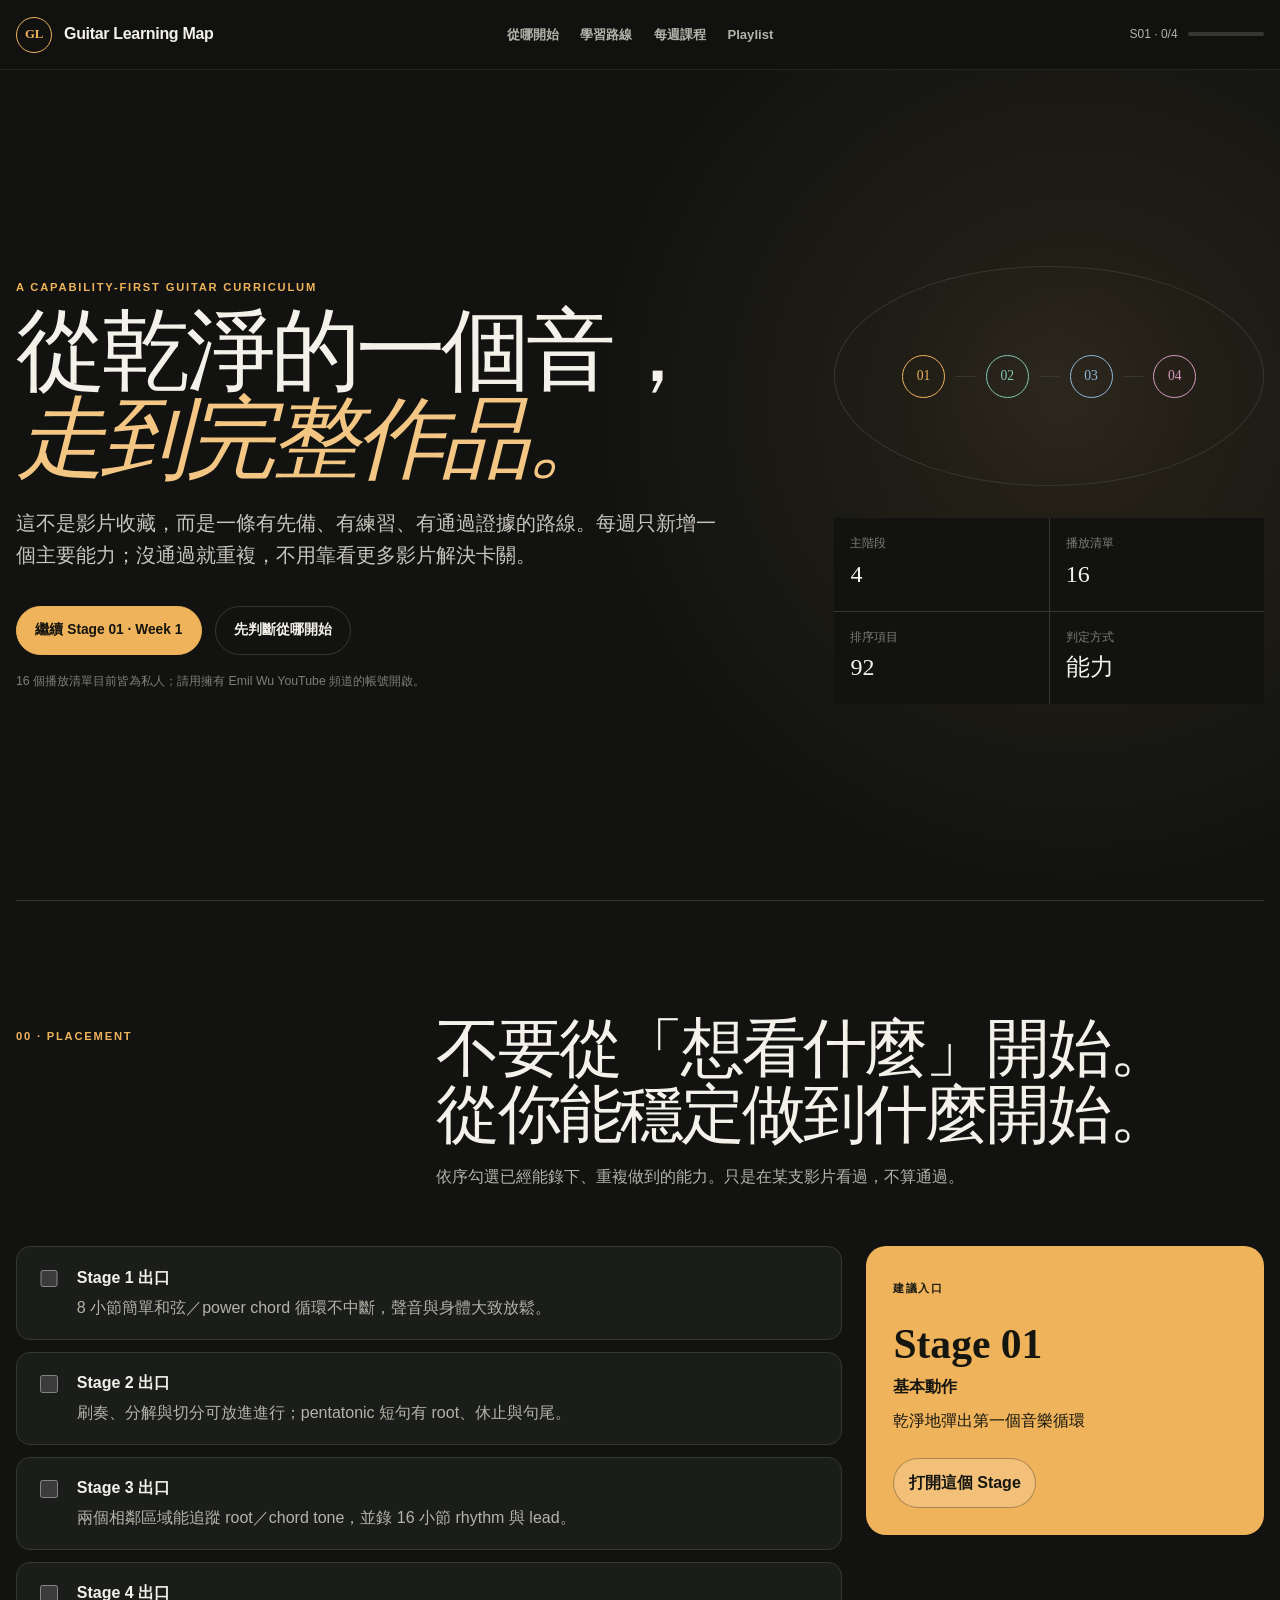
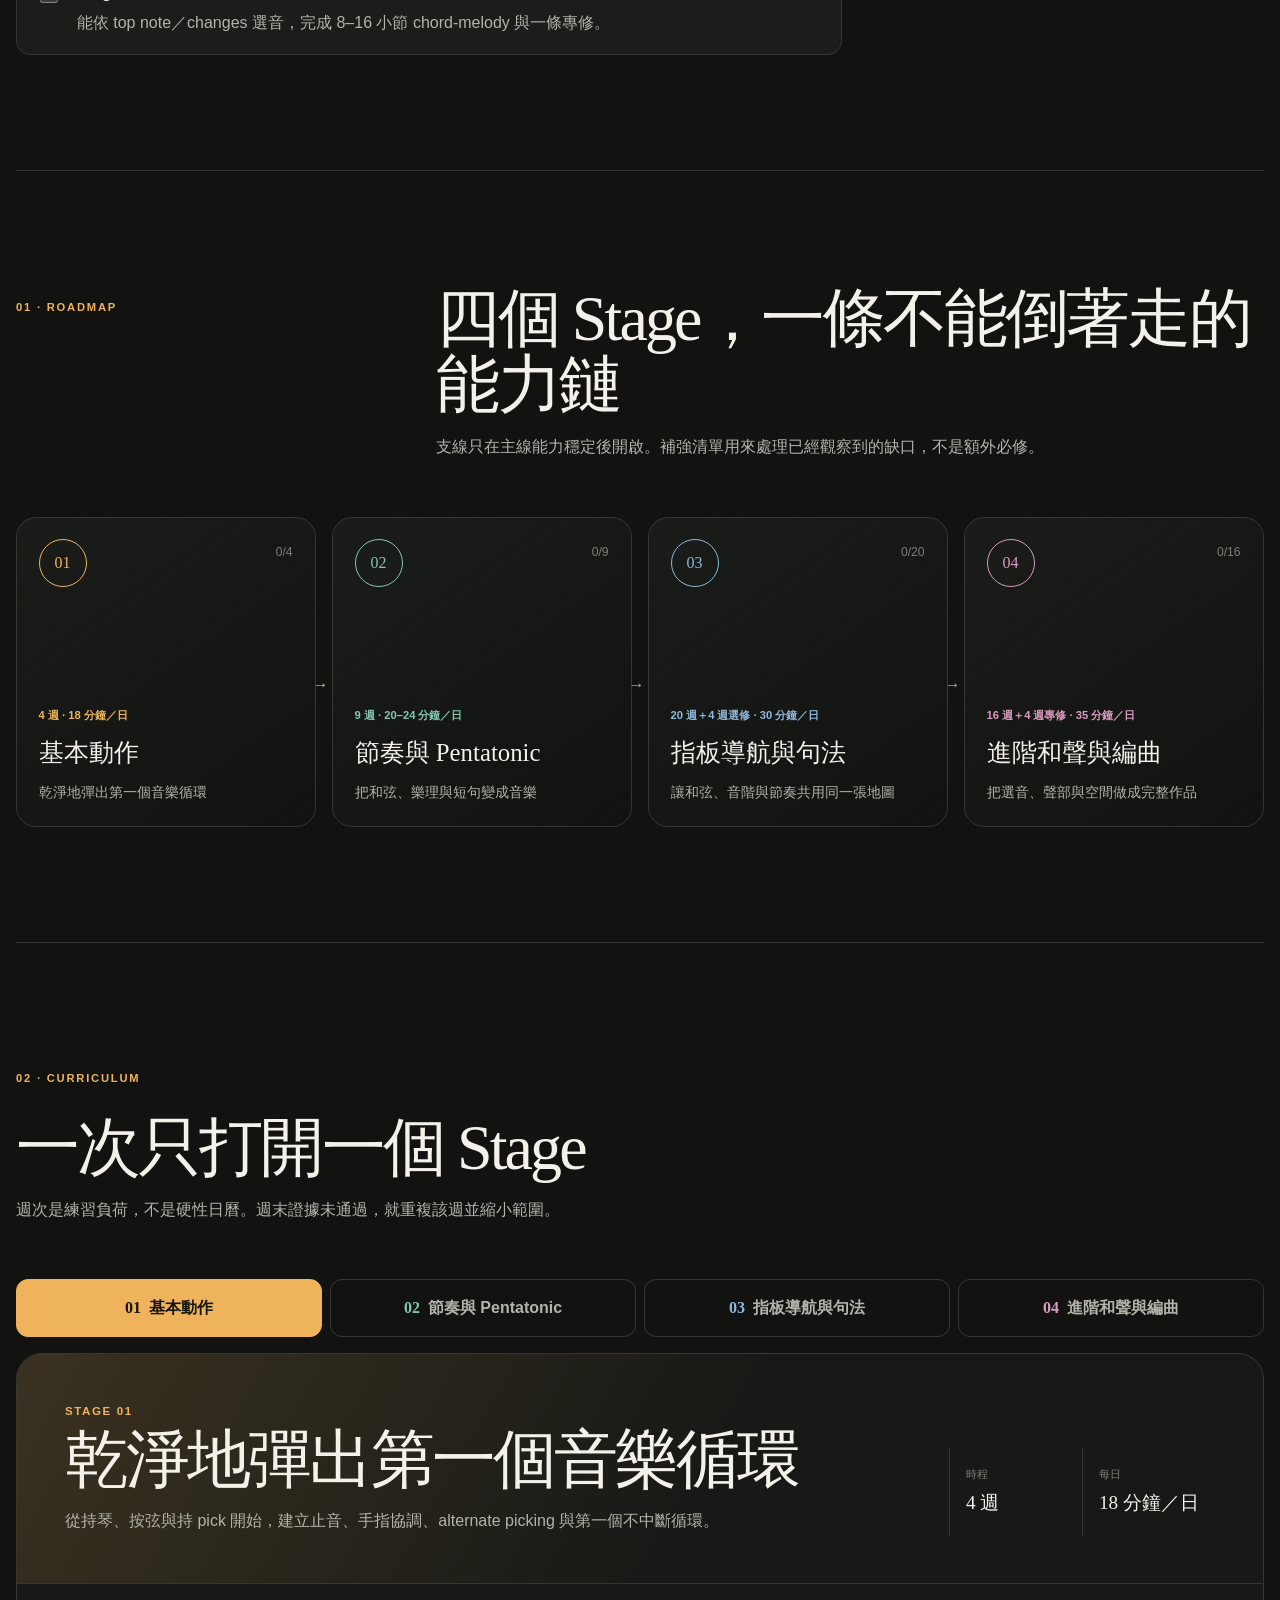
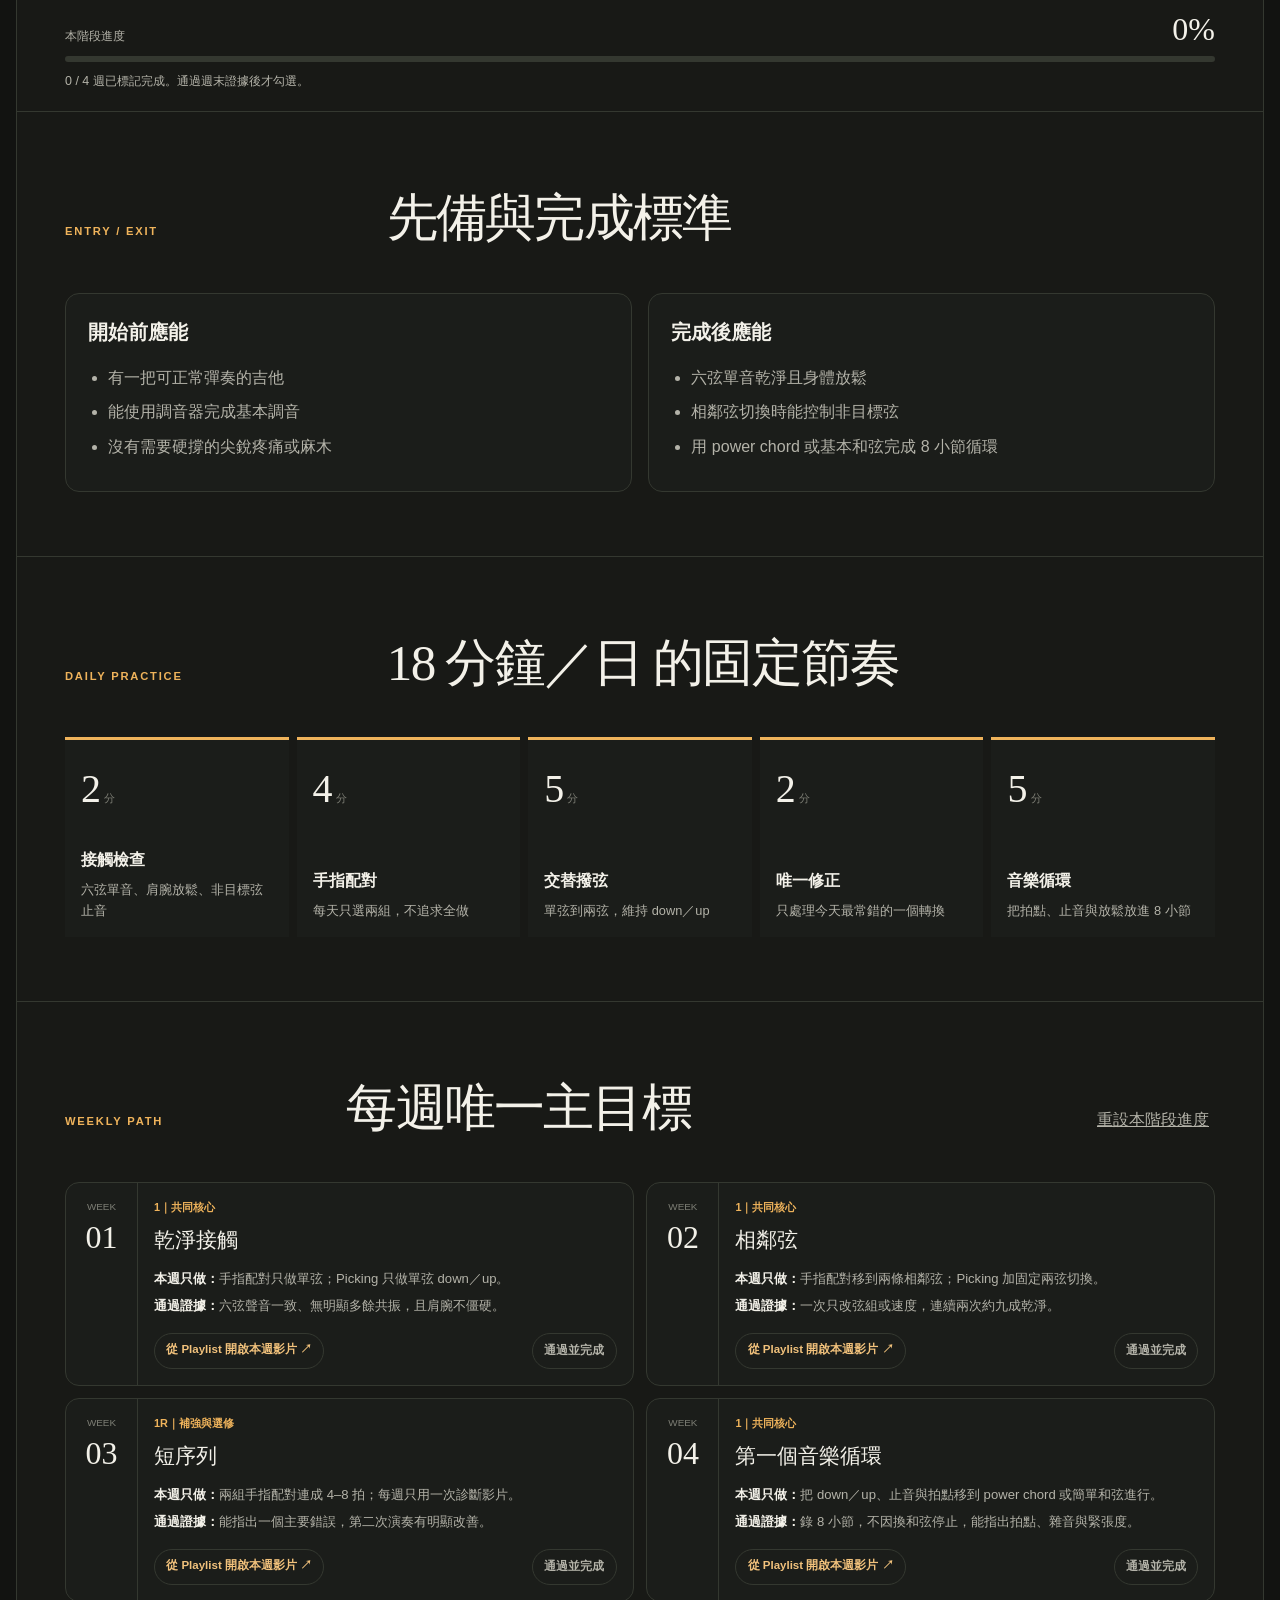
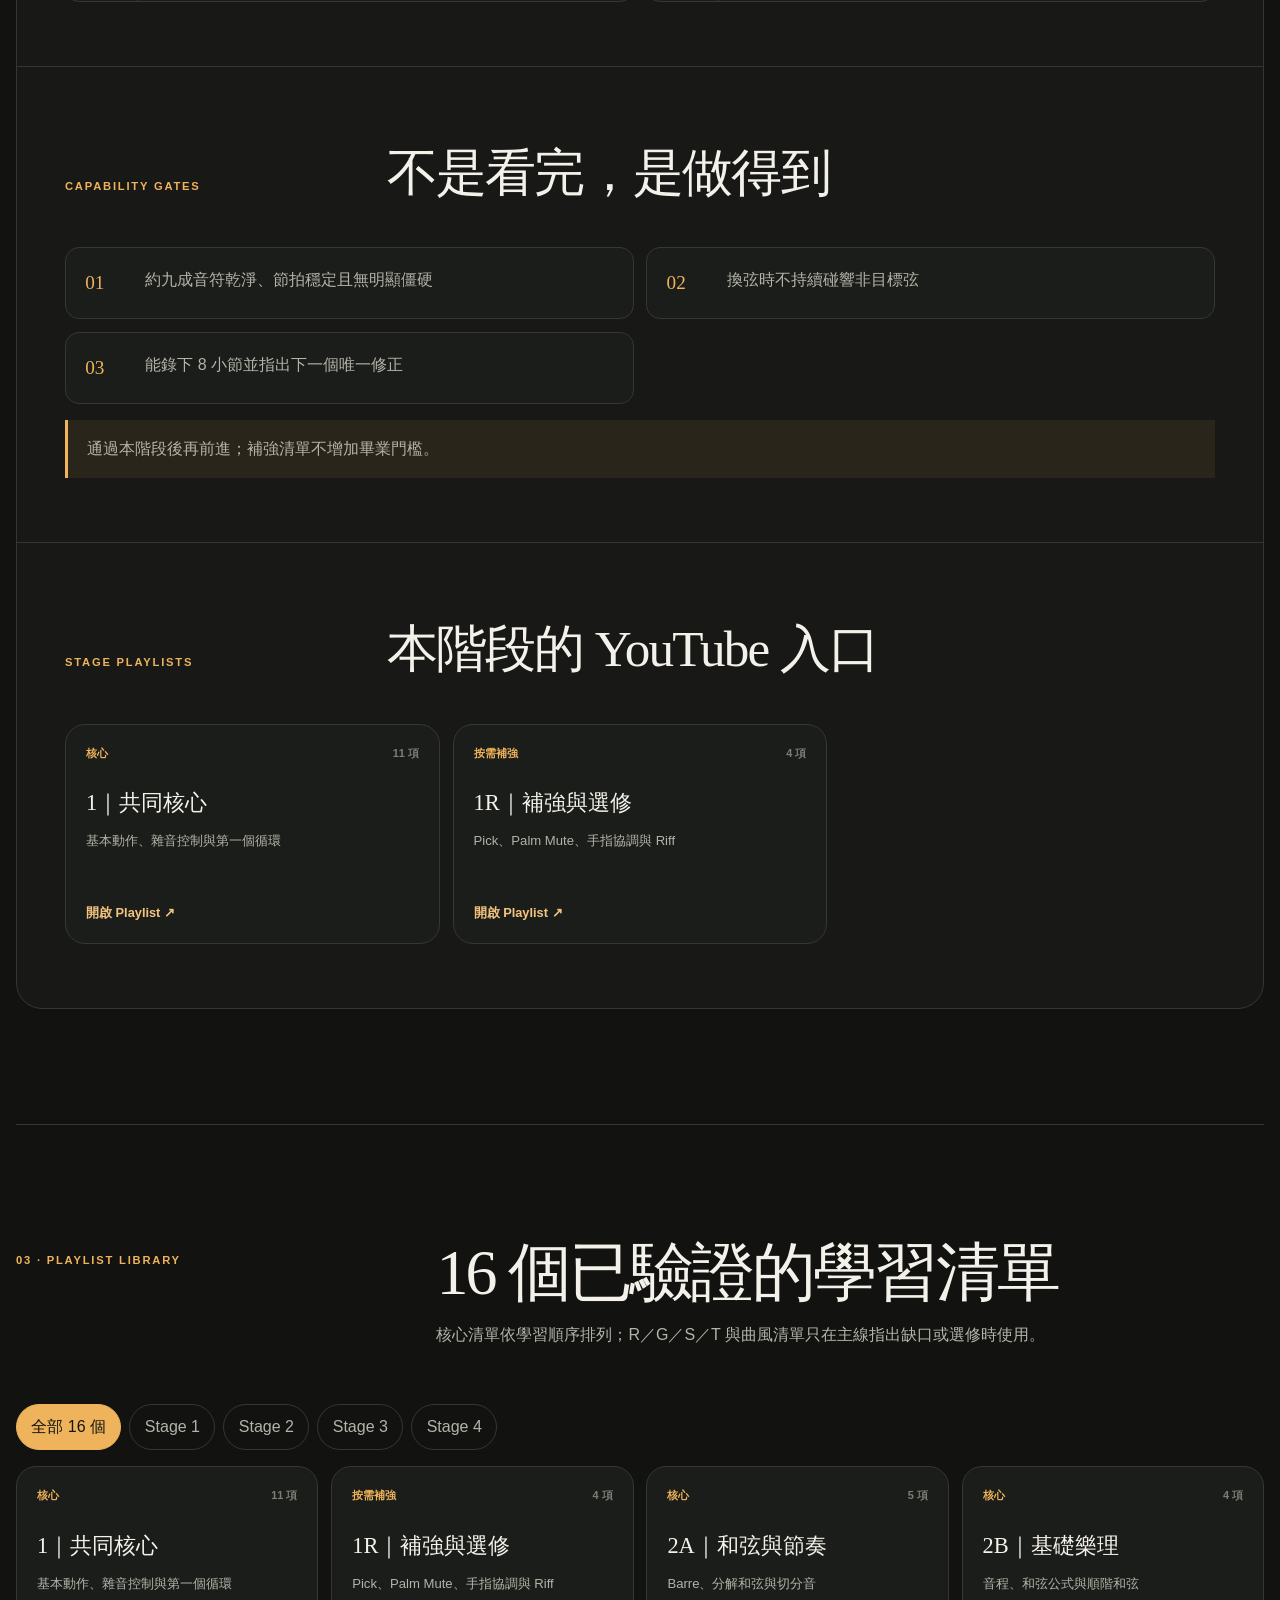
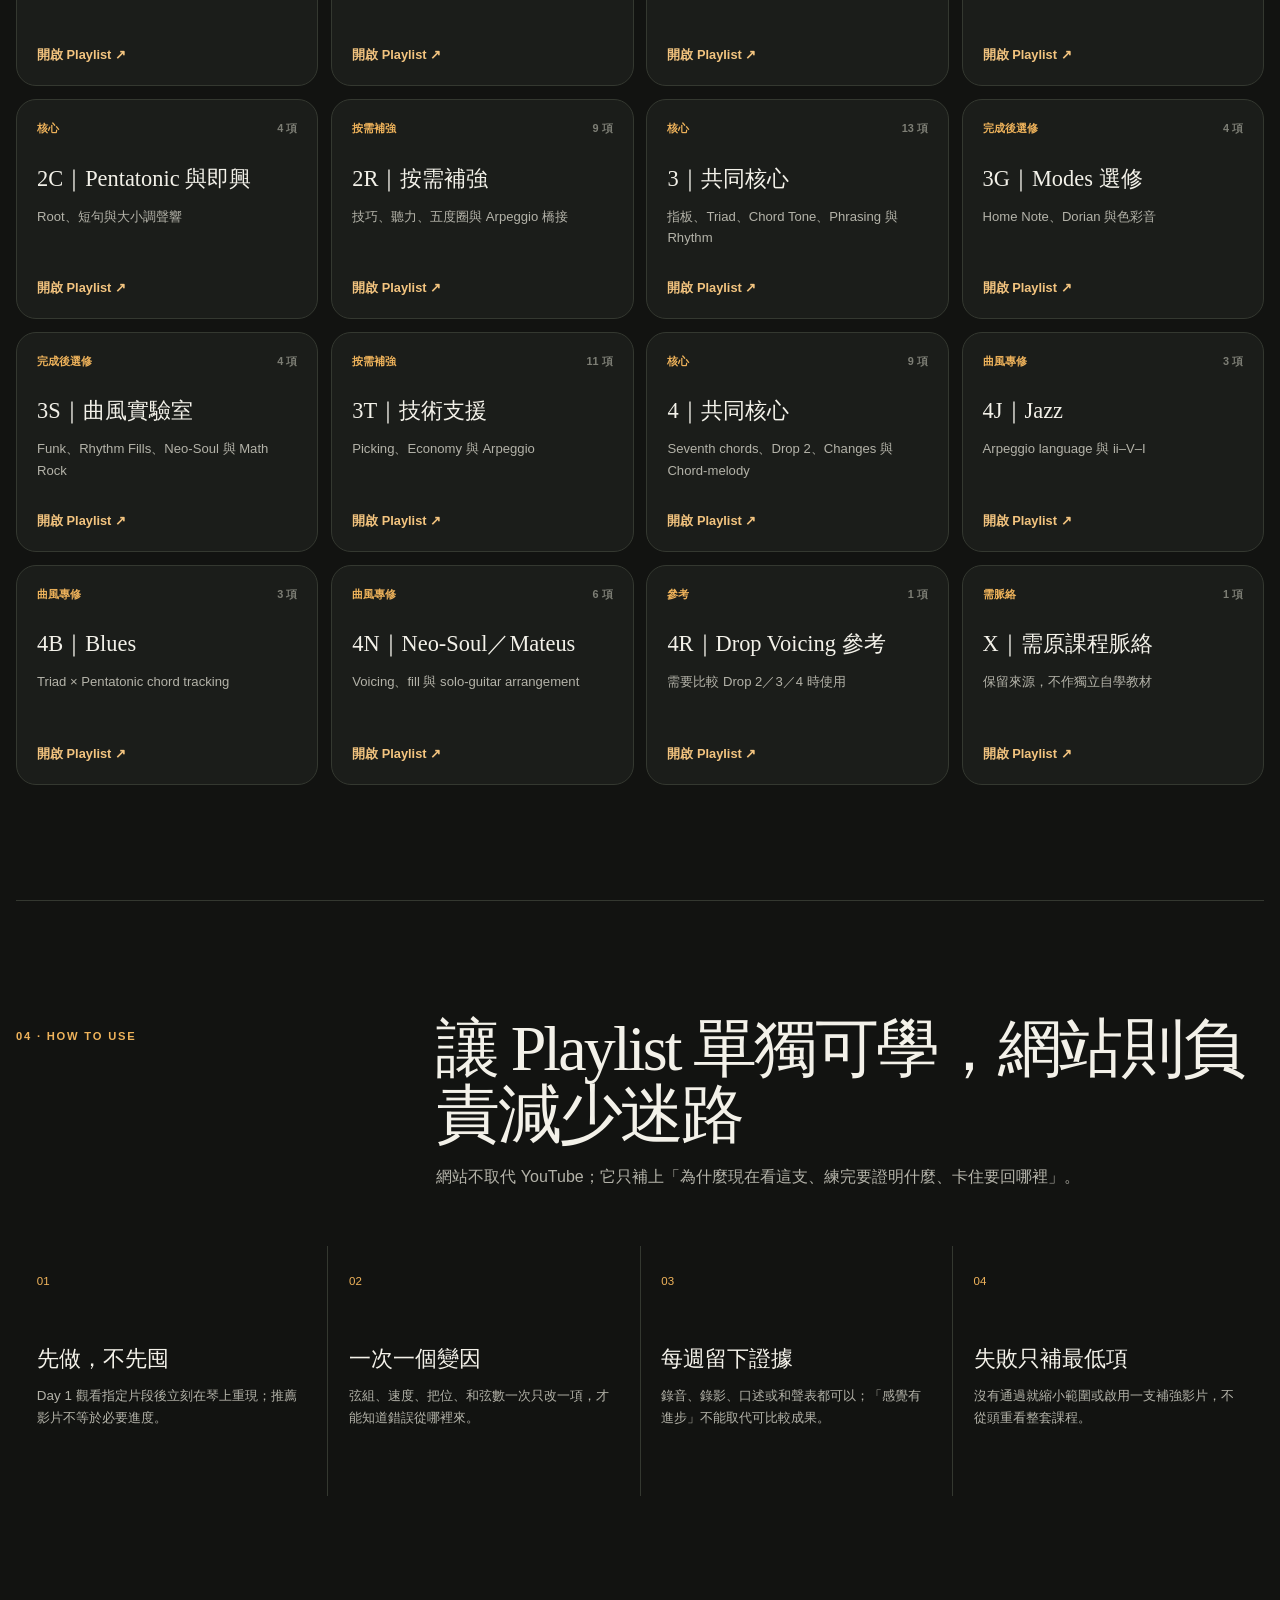
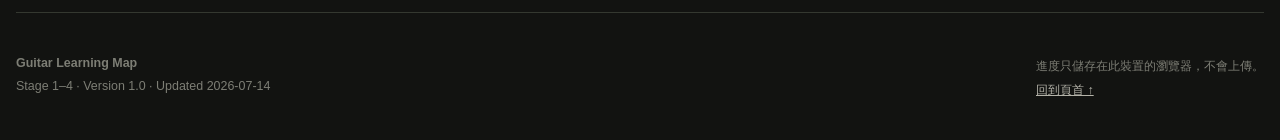
==== index.html @ 24b042bd "Publish Guitar Learning Map v1" ====
<!doctype html>
<!--
  Guitar Learning Map
  Version: 1.0.0
  Updated: 2026-07-14
  Summary: Stage 1–4 learning map backed by 16 verified private YouTube playlists.
-->
<html lang="zh-Hant">
  <head>
    <meta charset="utf-8" />
    <meta name="viewport" content="width=device-width, initial-scale=1" />
    <meta name="theme-color" content="#121311" />
    <meta name="description" content="從第一個乾淨單音到進階編曲：以 16 個已驗證 YouTube Playlist、能力閘門與每週作品組成的吉他學習地圖。" />
    <title>Guitar Learning Map｜Stage 1–4</title>
    <link rel="stylesheet" href="./styles.css" />
    <script src="./data/curriculum.js" defer></script>
    <script src="./app.js" defer></script>
  </head>
  <body>
    <a class="skip-link" href="#main">跳到主要內容</a>
    <header class="site-header">
      <a class="brand" href="#top" aria-label="回到頁首">
        <span class="brand-mark" aria-hidden="true">GL</span>
        <span>Guitar Learning Map</span>
      </a>
      <nav class="primary-nav" aria-label="主要導覽">
        <a href="#placement">從哪開始</a>
        <a href="#roadmap">學習路線</a>
        <a href="#curriculum">每週課程</a>
        <a href="#library">Playlist</a>
      </nav>
      <div class="header-progress" aria-label="目前階段進度">
        <span id="header-progress-label">0 / 4</span>
        <span class="mini-meter"><span id="header-progress-bar"></span></span>
      </div>
    </header>

    <main id="main">
      <section class="hero" id="top">
        <div class="hero-copy">
          <p class="eyebrow">A CAPABILITY-FIRST GUITAR CURRICULUM</p>
          <h1>從乾淨的一個音，<br /><em>走到完整作品。</em></h1>
          <p class="hero-intro">
            這不是影片收藏，而是一條有先備、有練習、有通過證據的路線。每週只新增一個主要能力；沒通過就重複，不用靠看更多影片解決卡關。
          </p>
          <div class="hero-actions">
            <a class="button button-primary" id="continue-link" href="#curriculum">開始我的下一週</a>
            <a class="button button-quiet" href="#placement">先判斷從哪開始</a>
          </div>
          <p class="privacy-note">16 個播放清單目前皆為私人；請用擁有 Emil Wu YouTube 頻道的帳號開啟。</p>
        </div>
        <aside class="hero-panel" aria-label="課程摘要">
          <div class="route-glyph" aria-hidden="true">
            <span>01</span><i></i><span>02</span><i></i><span>03</span><i></i><span>04</span>
          </div>
          <dl class="hero-stats">
            <div><dt>主階段</dt><dd>4</dd></div>
            <div><dt>播放清單</dt><dd>16</dd></div>
            <div><dt>排序項目</dt><dd>92</dd></div>
            <div><dt>判定方式</dt><dd>能力</dd></div>
          </dl>
        </aside>
      </section>

      <section class="section placement-section" id="placement">
        <div class="section-heading">
          <p class="section-number">00 · PLACEMENT</p>
          <h2>不要從「想看什麼」開始。<br />從你能穩定做到什麼開始。</h2>
          <p>依序勾選已經能錄下、重複做到的能力。只是在某支影片看過，不算通過。</p>
        </div>
        <div class="placement-layout">
          <div class="placement-checks" id="placement-checks">
            <label class="check-row"><input type="checkbox" data-placement="1" /><span><b>Stage 1 出口</b>8 小節簡單和弦／power chord 循環不中斷，聲音與身體大致放鬆。</span></label>
            <label class="check-row"><input type="checkbox" data-placement="2" /><span><b>Stage 2 出口</b>刷奏、分解與切分可放進進行；pentatonic 短句有 root、休止與句尾。</span></label>
            <label class="check-row"><input type="checkbox" data-placement="3" /><span><b>Stage 3 出口</b>兩個相鄰區域能追蹤 root／chord tone，並錄 16 小節 rhythm 與 lead。</span></label>
            <label class="check-row"><input type="checkbox" data-placement="4" /><span><b>Stage 4 出口</b>能依 top note／changes 選音，完成 8–16 小節 chord-melody 與一條專修。</span></label>
          </div>
          <aside class="placement-result" id="placement-result" aria-live="polite"></aside>
        </div>
      </section>

      <section class="section" id="roadmap">
        <div class="section-heading">
          <p class="section-number">01 · ROADMAP</p>
          <h2>四個 Stage，一條不能倒著走的能力鏈</h2>
          <p>支線只在主線能力穩定後開啟。補強清單用來處理已經觀察到的缺口，不是額外必修。</p>
        </div>
        <div class="roadmap-grid" id="roadmap-grid"></div>
      </section>

      <section class="section curriculum-section" id="curriculum">
        <div class="section-heading compact">
          <p class="section-number">02 · CURRICULUM</p>
          <h2>一次只打開一個 Stage</h2>
          <p>週次是練習負荷，不是硬性日曆。週末證據未通過，就重複該週並縮小範圍。</p>
        </div>
        <div class="stage-tabs" id="stage-tabs" role="tablist" aria-label="選擇課程階段"></div>
        <article class="stage-workspace" id="stage-workspace" aria-live="polite">
          <header class="stage-overview" id="stage-overview"></header>
          <div class="stage-progress-card" id="stage-progress-card"></div>

          <section class="workspace-block">
            <div class="block-heading"><span>ENTRY / EXIT</span><h3>先備與完成標準</h3></div>
            <div class="boundary-grid">
              <div><h4>開始前應能</h4><ul id="stage-entry"></ul></div>
              <div><h4>完成後應能</h4><ul id="stage-exit"></ul></div>
            </div>
          </section>

          <section class="workspace-block">
            <div class="block-heading"><span>DAILY PRACTICE</span><h3 id="daily-title">每日固定節奏</h3></div>
            <div class="routine-track" id="routine-track"></div>
          </section>

          <section class="workspace-block">
            <div class="block-heading with-action">
              <div><span>WEEKLY PATH</span><h3>每週唯一主目標</h3></div>
              <button class="text-button" id="reset-stage" type="button">重設本階段進度</button>
            </div>
            <div class="weeks-grid" id="weeks-grid"></div>
          </section>

          <section class="workspace-block">
            <div class="block-heading"><span>CAPABILITY GATES</span><h3>不是看完，是做得到</h3></div>
            <ol class="gate-list" id="gate-list"></ol>
            <p class="optional-note" id="optional-note"></p>
          </section>

          <section class="workspace-block">
            <div class="block-heading"><span>STAGE PLAYLISTS</span><h3>本階段的 YouTube 入口</h3></div>
            <div class="playlist-grid" id="stage-playlists"></div>
          </section>
        </article>
      </section>

      <section class="section library-section" id="library">
        <div class="section-heading">
          <p class="section-number">03 · PLAYLIST LIBRARY</p>
          <h2>16 個已驗證的學習清單</h2>
          <p>核心清單依學習順序排列；R／G／S／T 與曲風清單只在主線指出缺口或選修時使用。</p>
        </div>
        <div class="filter-bar" id="library-filters" aria-label="篩選播放清單"></div>
        <div class="playlist-grid library-grid" id="playlist-library"></div>
        <noscript><p class="noscript-card">此頁需要 JavaScript 才能顯示課程資料與本機進度。</p></noscript>
      </section>

      <section class="section method-section" id="method">
        <div class="section-heading">
          <p class="section-number">04 · HOW TO USE</p>
          <h2>讓 Playlist 單獨可學，網站則負責減少迷路</h2>
          <p>網站不取代 YouTube；它只補上「為什麼現在看這支、練完要證明什麼、卡住要回哪裡」。</p>
        </div>
        <div class="method-grid">
          <article><span>01</span><h3>先做，不先囤</h3><p>Day 1 觀看指定片段後立刻在琴上重現；推薦影片不等於必要進度。</p></article>
          <article><span>02</span><h3>一次一個變因</h3><p>弦組、速度、把位、和弦數一次只改一項，才能知道錯誤從哪裡來。</p></article>
          <article><span>03</span><h3>每週留下證據</h3><p>錄音、錄影、口述或和聲表都可以；「感覺有進步」不能取代可比較成果。</p></article>
          <article><span>04</span><h3>失敗只補最低項</h3><p>沒有通過就縮小範圍或啟用一支補強影片，不從頭重看整套課程。</p></article>
        </div>
      </section>
    </main>

    <footer class="site-footer">
      <div><strong>Guitar Learning Map</strong><p>Stage 1–4 · Version 1.0 · Updated 2026-07-14</p></div>
      <div><p>進度只儲存在此裝置的瀏覽器，不會上傳。</p><a href="#top">回到頁首 ↑</a></div>
    </footer>
  </body>
</html>
---- styles.css ----
/*
 * Guitar Learning Map styles
 * Version: 1.0.0
 * Updated: 2026-07-14
 * Direction: editorial dark interface, responsive, keyboard-visible.
 */
:root {
  color-scheme: dark;
  --ink: #f3f1e9;
  --muted: #b4b3a9;
  --dim: #7d7e75;
  --bg: #121311;
  --panel: #1b1d1a;
  --panel-2: #232620;
  --line: #343830;
  --accent: #efb35b;
  --active-stage: #efb35b;
  --green: #9ac98d;
  --max: 1260px;
  --radius: 20px;
  --display: Georgia, "Noto Serif TC", "Songti TC", serif;
  --sans: Inter, ui-sans-serif, -apple-system, BlinkMacSystemFont, "Segoe UI", "Noto Sans TC", sans-serif;
}

* { box-sizing: border-box; }
html { scroll-behavior: smooth; scroll-padding-top: 84px; }
body {
  margin: 0;
  color: var(--ink);
  background:
    radial-gradient(circle at 84% 5%, color-mix(in srgb, var(--active-stage) 10%, transparent), transparent 30rem),
    var(--bg);
  font-family: var(--sans);
  line-height: 1.65;
}
a { color: inherit; }
button, input { font: inherit; }
button, a { -webkit-tap-highlight-color: transparent; }
button { color: inherit; }
:focus-visible { outline: 3px solid var(--active-stage); outline-offset: 4px; }

.skip-link {
  position: fixed;
  top: -5rem;
  left: 1rem;
  z-index: 100;
  padding: 0.7rem 1rem;
  border-radius: 8px;
  background: var(--accent);
  color: #16150f;
  font-weight: 800;
}
.skip-link:focus { top: 1rem; }

.site-header {
  position: sticky;
  top: 0;
  z-index: 50;
  min-height: 70px;
  display: grid;
  grid-template-columns: minmax(240px, 1fr) auto minmax(160px, 1fr);
  align-items: center;
  gap: 1.5rem;
  padding: 0.75rem max(1rem, calc((100vw - var(--max)) / 2));
  border-bottom: 1px solid rgba(255, 255, 255, 0.08);
  background: rgba(18, 19, 17, 0.92);
  backdrop-filter: blur(18px);
}
.brand { display: inline-flex; align-items: center; gap: 0.75rem; width: fit-content; text-decoration: none; font-weight: 780; letter-spacing: -0.02em; }
.brand-mark { display: grid; place-items: center; width: 36px; height: 36px; border: 1px solid var(--active-stage); border-radius: 50%; color: var(--active-stage); font-family: var(--display); font-size: 0.8rem; }
.primary-nav { display: flex; gap: 1.35rem; }
.primary-nav a { color: var(--muted); text-decoration: none; font-size: 0.82rem; font-weight: 700; }
.primary-nav a:hover { color: var(--ink); }
.header-progress { justify-self: end; display: flex; align-items: center; gap: 0.65rem; color: var(--muted); font-size: 0.75rem; font-variant-numeric: tabular-nums; }
.mini-meter { width: 76px; height: 4px; overflow: hidden; border-radius: 99px; background: var(--line); }
.mini-meter span { display: block; width: 0; height: 100%; background: var(--active-stage); transition: width 250ms ease; }

.hero, .section, .site-footer { width: min(calc(100% - 2rem), var(--max)); margin-inline: auto; }
.hero {
  min-height: calc(100vh - 70px);
  display: grid;
  grid-template-columns: minmax(0, 1.25fr) minmax(330px, 0.75fr);
  align-items: center;
  gap: clamp(3rem, 8vw, 8rem);
  padding-block: clamp(5rem, 10vw, 9rem);
}
.eyebrow, .section-number, .block-heading > span, .block-heading > div > span { color: var(--active-stage); font-size: 0.7rem; font-weight: 850; letter-spacing: 0.16em; text-transform: uppercase; }
.hero h1 { max-width: 900px; margin: 0.5rem 0 1.5rem; font-family: var(--display); font-size: clamp(3.2rem, 7vw, 6.8rem); font-weight: 500; line-height: 0.98; letter-spacing: -0.055em; }
.hero h1 em { color: color-mix(in srgb, var(--active-stage) 75%, white); font-weight: 400; }
.hero-intro { max-width: 730px; color: #c7c5bc; font-size: clamp(1rem, 1.7vw, 1.22rem); }
.hero-actions { display: flex; flex-wrap: wrap; gap: 0.8rem; margin-top: 2.2rem; }
.button { display: inline-flex; align-items: center; justify-content: center; min-height: 48px; padding: 0.75rem 1.15rem; border: 1px solid var(--line); border-radius: 999px; text-decoration: none; font-size: 0.86rem; font-weight: 800; }
.button-primary { border-color: var(--active-stage); background: var(--active-stage); color: #15140f; }
.button-quiet:hover { background: var(--panel); border-color: var(--muted); }
.privacy-note { margin-top: 1rem; color: var(--dim); font-size: 0.77rem; }
.hero-panel { display: grid; gap: 2rem; }
.route-glyph { display: flex; align-items: center; justify-content: center; gap: 0.65rem; min-height: 220px; border: 1px solid var(--line); border-radius: 50%; background: radial-gradient(circle, rgba(255,255,255,0.025), transparent 65%); }
.route-glyph span { display: grid; place-items: center; width: 43px; aspect-ratio: 1; border: 1px solid var(--line); border-radius: 50%; font-family: var(--display); font-size: 0.85rem; }
.route-glyph span:first-child { border-color: #efb35b; color: #efb35b; }
.route-glyph span:nth-of-type(2) { border-color: #83c7b3; color: #83c7b3; }
.route-glyph span:nth-of-type(3) { border-color: #8fb8db; color: #8fb8db; }
.route-glyph span:nth-of-type(4) { border-color: #d99bc1; color: #d99bc1; }
.route-glyph i { width: 20px; height: 1px; background: var(--line); }
.hero-stats { display: grid; grid-template-columns: repeat(2, 1fr); gap: 1px; margin: 0; background: var(--line); }
.hero-stats div { padding: 1rem; background: var(--bg); }
.hero-stats dt { color: var(--dim); font-size: 0.72rem; }
.hero-stats dd { margin: 0.12rem 0 0; font-family: var(--display); font-size: 1.5rem; }

.section { padding-block: clamp(5rem, 9vw, 8rem); border-top: 1px solid var(--line); }
.section-heading { display: grid; grid-template-columns: minmax(180px, 0.45fr) minmax(0, 1fr); gap: 1rem 3rem; align-items: end; margin-bottom: 3.5rem; }
.section-heading .section-number { grid-row: 1 / span 2; align-self: start; }
.section-heading h2 { max-width: 900px; margin: 0; font-family: var(--display); font-size: clamp(2.3rem, 5vw, 4.7rem); line-height: 1.03; font-weight: 500; letter-spacing: -0.045em; }
.section-heading > p:last-child { max-width: 720px; margin: 0; color: var(--muted); }
.section-heading.compact { grid-template-columns: 1fr; }
.section-heading.compact .section-number { grid-row: auto; }

.placement-layout { display: grid; grid-template-columns: minmax(0, 1.35fr) minmax(280px, 0.65fr); gap: 1.5rem; align-items: start; }
.placement-checks { display: grid; gap: 0.75rem; }
.check-row { display: grid; grid-template-columns: auto 1fr; gap: 1rem; align-items: start; padding: 1.1rem 1.2rem; border: 1px solid var(--line); border-radius: 14px; background: var(--panel); cursor: pointer; }
.check-row:has(input:checked) { border-color: rgba(154, 201, 141, 0.55); background: rgba(154, 201, 141, 0.07); }
.check-row input { width: 1.1rem; height: 1.1rem; margin-top: 0.3rem; accent-color: var(--green); }
.check-row b { display: block; margin-bottom: 0.2rem; color: var(--ink); }
.check-row span { color: var(--muted); }
.placement-result { position: sticky; top: 92px; min-height: 285px; padding: 1.7rem; border-radius: var(--radius); background: var(--active-stage); color: #151610; }
.placement-result > span { font-size: 0.7rem; font-weight: 850; letter-spacing: 0.13em; }
.placement-result > strong { display: block; margin-top: 1.5rem; font-family: var(--display); font-size: 2.6rem; line-height: 1; }
.placement-result h3 { margin: 0.5rem 0; font-size: 1rem; }
.placement-result p { margin: 0; }
.placement-result button { margin-top: 1.5rem; padding: 0.65rem 0.9rem; border: 1px solid rgba(0,0,0,0.3); border-radius: 999px; background: rgba(255,255,255,0.18); color: inherit; font-weight: 800; cursor: pointer; }

.roadmap-grid { display: grid; grid-template-columns: repeat(4, 1fr); gap: 1rem; }
.roadmap-card { position: relative; min-height: 310px; display: flex; flex-direction: column; align-items: flex-start; padding: 1.35rem; border: 1px solid var(--line); border-radius: var(--radius); background: linear-gradient(145deg, var(--panel), transparent); text-align: left; cursor: pointer; }
.roadmap-card:hover { border-color: var(--stage-color); transform: translateY(-2px); }
.roadmap-number { display: grid; place-items: center; width: 48px; height: 48px; border: 1px solid var(--stage-color); border-radius: 50%; color: var(--stage-color); font-family: var(--display); }
.roadmap-copy { display: grid; gap: 0.5rem; margin-top: auto; }
.roadmap-copy small { color: var(--stage-color); font-size: 0.7rem; font-weight: 800; }
.roadmap-copy strong { font-family: var(--display); font-size: 1.55rem; font-weight: 500; }
.roadmap-copy > span { color: var(--muted); font-size: 0.85rem; }
.roadmap-progress { position: absolute; top: 1.5rem; right: 1.4rem; color: var(--dim); font-size: 0.76rem; }
.roadmap-card > i { position: absolute; right: -0.85rem; top: 50%; z-index: 2; color: var(--stage-color); font-style: normal; }

.stage-tabs { display: grid; grid-template-columns: repeat(4, 1fr); gap: 0.5rem; margin-bottom: 1rem; }
.stage-tab { min-height: 58px; padding: 0.75rem; border: 1px solid var(--line); border-radius: 12px; background: transparent; color: var(--muted); font-weight: 800; cursor: pointer; }
.stage-tab span { margin-right: 0.5rem; color: var(--stage-color); font-family: var(--display); }
.stage-tab[aria-selected="true"] { border-color: var(--stage-color); background: var(--stage-color); color: #151610; }
.stage-tab[aria-selected="true"] span { color: inherit; }
.stage-workspace { overflow: hidden; border: 1px solid var(--line); border-radius: 26px; background: rgba(27,29,26,0.68); }
.stage-overview { display: grid; grid-template-columns: minmax(0, 1fr) auto; gap: 2rem; padding: clamp(1.5rem, 5vw, 3rem); background: linear-gradient(120deg, color-mix(in srgb, var(--active-stage) 16%, transparent), transparent 55%); }
.stage-overview p:first-child { margin: 0; color: var(--active-stage); font-size: 0.72rem; font-weight: 850; letter-spacing: 0.14em; }
.stage-overview h2 { max-width: 850px; margin: 0.45rem 0 0.8rem; font-family: var(--display); font-size: clamp(2.4rem, 5vw, 4.8rem); font-weight: 500; line-height: 1; letter-spacing: -0.045em; }
.stage-overview p:last-child { max-width: 760px; margin-bottom: 0; color: var(--muted); }
.stage-overview dl { display: grid; grid-template-columns: 1fr 1fr; align-self: end; margin: 0; }
.stage-overview dl div { min-width: 125px; padding: 1rem; border-left: 1px solid var(--line); }
.stage-overview dt { color: var(--dim); font-size: 0.7rem; }
.stage-overview dd { margin: 0.25rem 0 0; font-family: var(--display); font-size: 1.2rem; }
.stage-progress-card { padding: 1.2rem clamp(1.5rem, 5vw, 3rem); border-top: 1px solid var(--line); border-bottom: 1px solid var(--line); }
.stage-progress-card > div:first-child { display: flex; align-items: baseline; justify-content: space-between; }
.stage-progress-card span, .stage-progress-card p { color: var(--muted); font-size: 0.78rem; }
.stage-progress-card strong { font-family: var(--display); font-size: 2rem; font-weight: 500; }
.stage-progress-card p { margin: 0.6rem 0 0; }
.large-meter { height: 6px; overflow: hidden; border-radius: 99px; background: var(--line); }
.large-meter span { display: block; height: 100%; background: var(--active-stage); transition: width 250ms ease; }
.workspace-block { padding: clamp(2rem, 6vw, 4rem) clamp(1.5rem, 5vw, 3rem); border-bottom: 1px solid var(--line); }
.workspace-block:last-child { border-bottom: 0; }
.block-heading { display: grid; grid-template-columns: minmax(160px, 0.35fr) 1fr; gap: 1rem 2rem; align-items: baseline; margin-bottom: 2rem; }
.block-heading h3 { margin: 0; font-family: var(--display); font-size: clamp(2rem, 4vw, 3.2rem); font-weight: 500; letter-spacing: -0.035em; }
.block-heading.with-action { grid-template-columns: 1fr auto; }
.block-heading.with-action > div { display: grid; grid-template-columns: minmax(160px, 0.35fr) 1fr; gap: 1rem 2rem; align-items: baseline; }
.text-button { border: 0; background: none; color: var(--muted); text-decoration: underline; cursor: pointer; }
.boundary-grid { display: grid; grid-template-columns: 1fr 1fr; gap: 1rem; }
.boundary-grid > div { padding: 1.4rem; border: 1px solid var(--line); border-radius: 14px; background: var(--panel); }
.boundary-grid h4 { margin: 0; font-family: var(--display); font-size: 1.25rem; }
.boundary-grid ul { margin: 1rem 0 0; padding-left: 1.25rem; color: var(--muted); }
.boundary-grid li { margin: 0.5rem 0; }

.routine-track { display: grid; grid-template-columns: repeat(5, 1fr); gap: 0.5rem; }
.routine-block { min-height: 200px; display: flex; flex-direction: column; justify-content: space-between; padding: 1rem; border-top: 3px solid var(--active-stage); background: var(--panel); }
.routine-block strong { font-family: var(--display); font-size: 2.5rem; font-weight: 400; }
.routine-block strong small { margin-left: 0.2rem; color: var(--dim); font-family: var(--sans); font-size: 0.7rem; }
.routine-block h4 { margin: 0; }
.routine-block p { margin: 0.35rem 0 0; color: var(--muted); font-size: 0.8rem; }

.weeks-grid { display: grid; grid-template-columns: repeat(2, 1fr); gap: 0.8rem; }
.week-card { display: grid; grid-template-columns: 72px 1fr; overflow: hidden; border: 1px solid var(--line); border-radius: 14px; background: var(--panel); }
.week-card.complete { border-color: rgba(154, 201, 141, 0.55); }
.week-card.complete .week-body { opacity: 0.63; }
.week-index { display: flex; flex-direction: column; align-items: center; gap: 0.35rem; padding: 1rem 0.4rem; border-right: 1px solid var(--line); color: var(--dim); font-size: 0.62rem; }
.week-index strong { color: var(--ink); font-family: var(--display); font-size: 2rem; font-weight: 500; line-height: 1; }
.week-body { padding: 1rem; }
.week-topline { display: flex; align-items: center; justify-content: space-between; gap: 1rem; color: var(--active-stage); font-size: 0.68rem; font-weight: 800; }
.week-topline b { color: var(--green); }
.week-body h4 { margin: 0.35rem 0 0.65rem; font-family: var(--display); font-size: 1.3rem; font-weight: 500; }
.week-body p { margin: 0.35rem 0; color: var(--muted); font-size: 0.82rem; }
.week-body p b { color: var(--ink); }
.week-actions { display: flex; flex-wrap: wrap; align-items: center; gap: 0.6rem; margin-top: 1rem; }
.week-actions a, .week-actions button { min-height: 36px; padding: 0.42rem 0.7rem; border: 1px solid var(--line); border-radius: 999px; background: transparent; font-size: 0.72rem; font-weight: 750; }
.week-actions a { color: color-mix(in srgb, var(--active-stage) 80%, white); text-decoration: none; }
.week-actions button { margin-left: auto; color: var(--muted); cursor: pointer; }
.week-actions button[aria-pressed="true"] { border-color: var(--green); background: var(--green); color: #151a13; }

.gate-list { display: grid; grid-template-columns: repeat(2, 1fr); gap: 0.8rem; margin: 0; padding: 0; list-style: none; }
.gate-list li { display: grid; grid-template-columns: 44px 1fr; gap: 1rem; align-items: start; padding: 1.2rem; border: 1px solid var(--line); border-radius: 14px; background: var(--panel); }
.gate-list span { color: var(--active-stage); font-family: var(--display); font-size: 1.2rem; }
.gate-list p { margin: 0; color: var(--muted); }
.optional-note { margin: 1rem 0 0; padding: 1rem 1.2rem; border-left: 3px solid var(--active-stage); background: color-mix(in srgb, var(--active-stage) 8%, transparent); color: var(--muted); }

.playlist-grid { display: grid; grid-template-columns: repeat(3, 1fr); gap: 0.8rem; }
.playlist-card { min-height: 220px; display: flex; flex-direction: column; padding: 1.25rem; border: 1px solid var(--line); border-radius: var(--radius); background: var(--panel); }
.playlist-meta { display: flex; justify-content: space-between; color: var(--dim); font-size: 0.68rem; }
.playlist-meta span { color: var(--active-stage); font-weight: 800; }
.playlist-card h3 { margin: 1.4rem 0 0.5rem; font-family: var(--display); font-size: 1.4rem; font-weight: 500; }
.playlist-card p { margin: 0; color: var(--muted); font-size: 0.82rem; }
.playlist-card a { margin-top: auto; padding-top: 1.2rem; color: color-mix(in srgb, var(--active-stage) 78%, white); text-decoration: none; font-size: 0.8rem; font-weight: 800; }
.filter-bar { display: flex; flex-wrap: wrap; gap: 0.5rem; margin-bottom: 1rem; }
.filter-bar button { padding: 0.55rem 0.9rem; border: 1px solid var(--line); border-radius: 999px; background: transparent; color: var(--muted); cursor: pointer; }
.filter-bar button[aria-pressed="true"] { border-color: var(--active-stage); background: var(--active-stage); color: #151610; }
.library-grid { grid-template-columns: repeat(4, 1fr); }

.method-grid { display: grid; grid-template-columns: repeat(4, 1fr); gap: 1px; background: var(--line); }
.method-grid article { min-height: 250px; padding: 1.3rem; background: var(--bg); }
.method-grid span { color: var(--active-stage); font-size: 0.72rem; }
.method-grid h3 { margin: 3rem 0 0.5rem; font-family: var(--display); font-size: 1.35rem; font-weight: 500; }
.method-grid p { margin: 0; color: var(--muted); font-size: 0.84rem; }
.noscript-card { padding: 1rem; border: 1px solid #d98272; }
.site-footer { display: flex; justify-content: space-between; gap: 2rem; padding-block: 2.5rem; border-top: 1px solid var(--line); color: var(--dim); font-size: 0.78rem; }
.site-footer p { margin: 0.2rem 0; }
.site-footer a { color: var(--muted); }

@media (max-width: 1050px) {
  .site-header { grid-template-columns: 1fr auto; }
  .primary-nav { display: none; }
  .roadmap-grid { grid-template-columns: repeat(2, 1fr); }
  .roadmap-card > i { display: none; }
  .library-grid { grid-template-columns: repeat(3, 1fr); }
  .routine-track { grid-template-columns: repeat(3, 1fr); }
}

@media (max-width: 760px) {
  html { scroll-padding-top: 68px; }
  .site-header { min-height: 62px; }
  .brand > span:last-child, .mini-meter { display: none; }
  .hero { min-height: auto; grid-template-columns: 1fr; gap: 3rem; padding-top: 5rem; }
  .hero h1 { font-size: clamp(3rem, 15vw, 5rem); }
  .route-glyph { min-height: 160px; }
  .section-heading, .section-heading.compact { grid-template-columns: 1fr; }
  .section-heading .section-number { grid-row: auto; }
  .placement-layout, .stage-overview, .boundary-grid { grid-template-columns: 1fr; }
  .placement-result { position: static; min-height: auto; }
  .roadmap-grid { grid-template-columns: 1fr; }
  .roadmap-card { min-height: 240px; }
  .stage-tabs { grid-template-columns: repeat(2, 1fr); }
  .stage-overview dl { justify-self: stretch; }
  .block-heading, .block-heading.with-action, .block-heading.with-action > div { grid-template-columns: 1fr; }
  .weeks-grid, .gate-list { grid-template-columns: 1fr; }
  .playlist-grid, .library-grid { grid-template-columns: repeat(2, 1fr); }
  .routine-track { grid-template-columns: repeat(2, 1fr); }
  .method-grid { grid-template-columns: repeat(2, 1fr); }
}

@media (max-width: 480px) {
  .hero, .section, .site-footer { width: min(calc(100% - 1.2rem), var(--max)); }
  .hero-actions .button { width: 100%; }
  .route-glyph { gap: 0.35rem; }
  .route-glyph span { width: 36px; }
  .route-glyph i { width: 12px; }
  .playlist-grid, .library-grid, .routine-track, .method-grid { grid-template-columns: 1fr; }
  .week-card { grid-template-columns: 58px 1fr; }
  .week-actions button { margin-left: 0; }
  .stage-overview dl { grid-template-columns: 1fr; }
  .stage-overview dl div { border-left: 0; border-top: 1px solid var(--line); }
  .site-footer { flex-direction: column; }
}

@media (prefers-reduced-motion: reduce) {
  html { scroll-behavior: auto; }
  *, *::before, *::after { transition-duration: 0.01ms !important; }
}
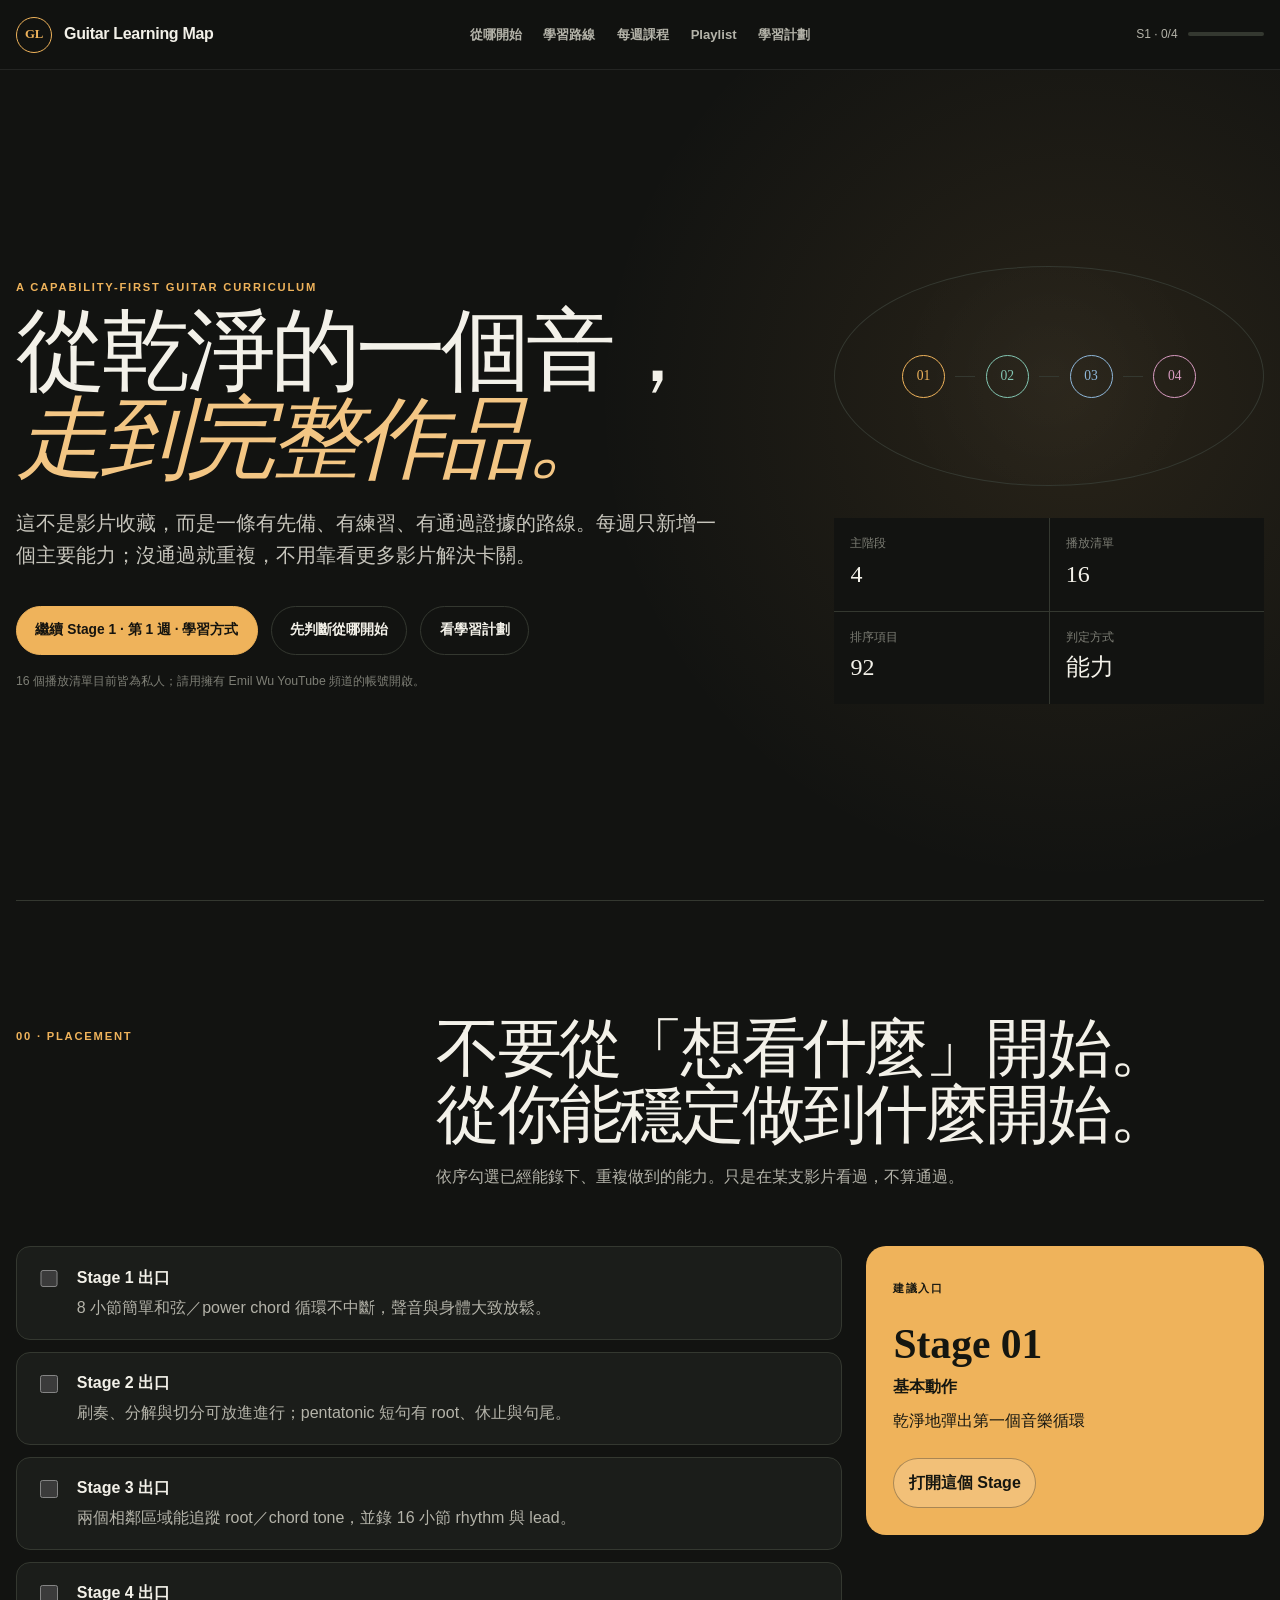
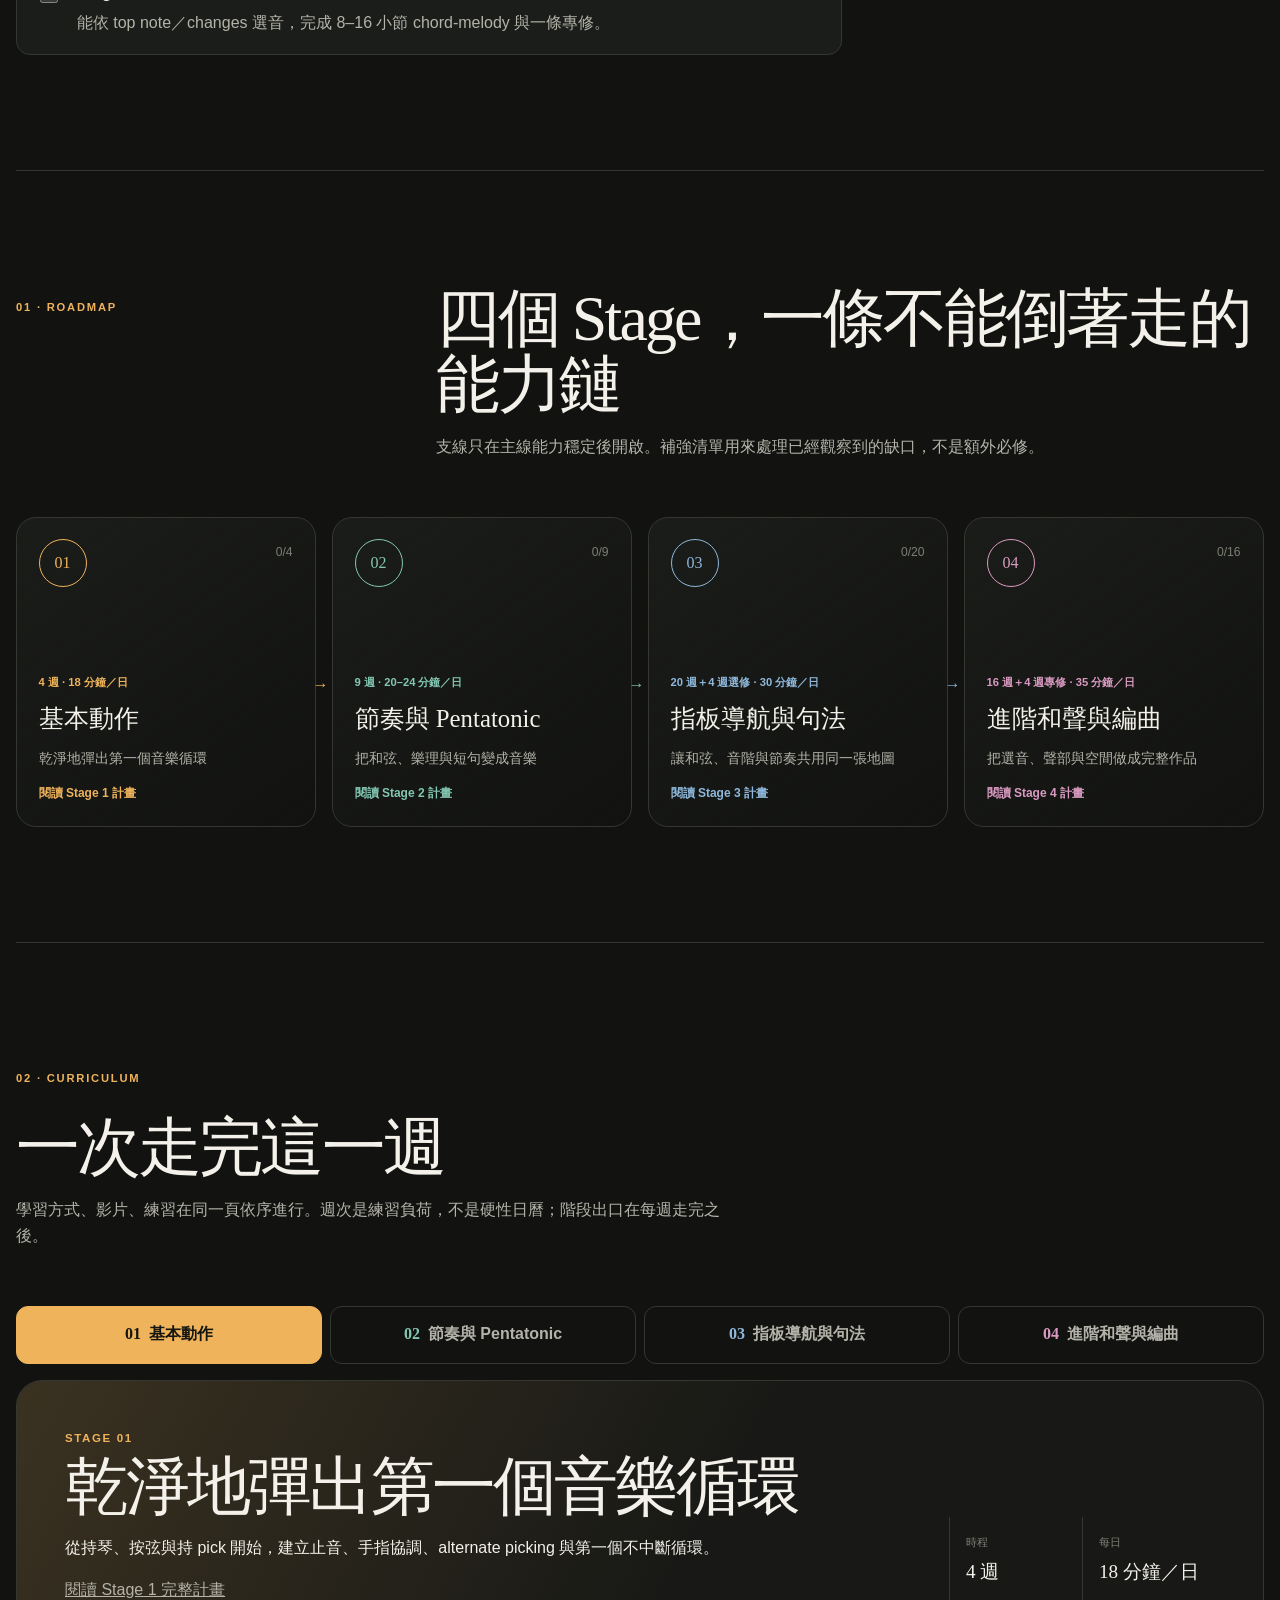
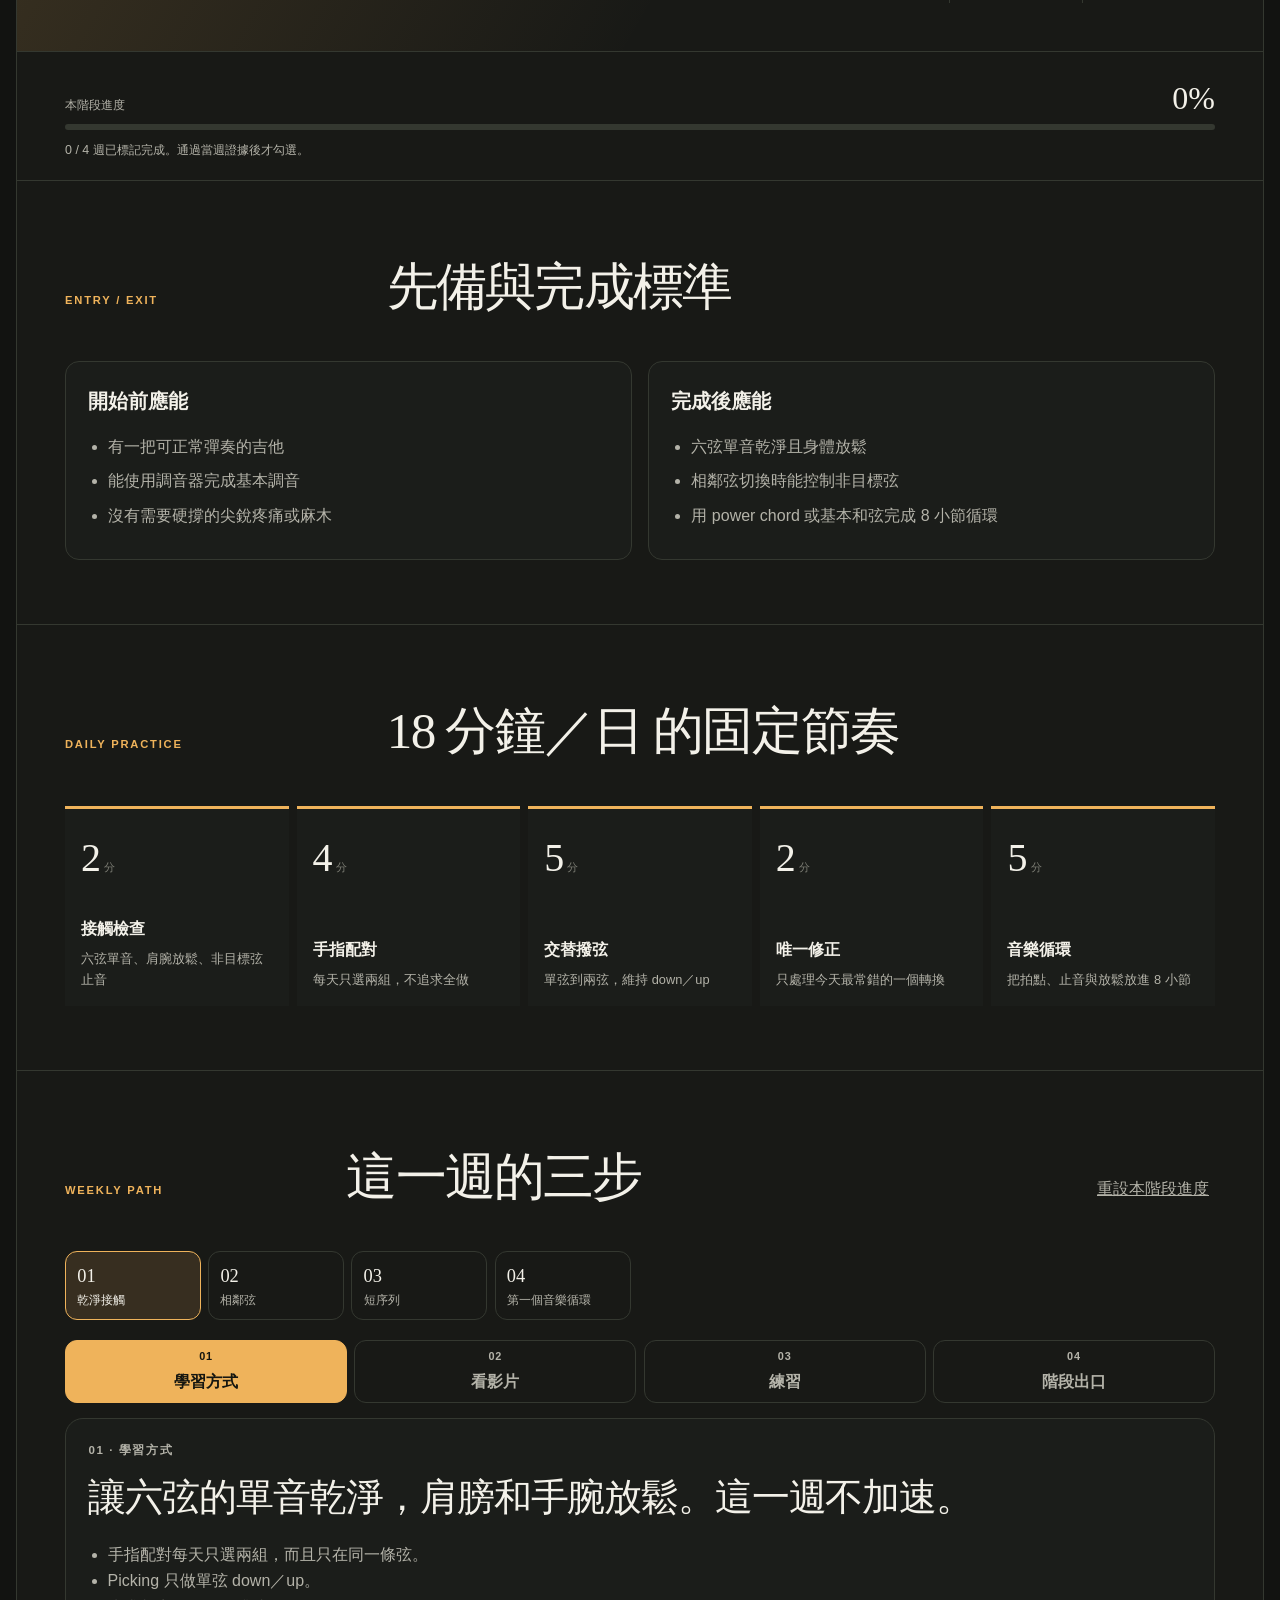
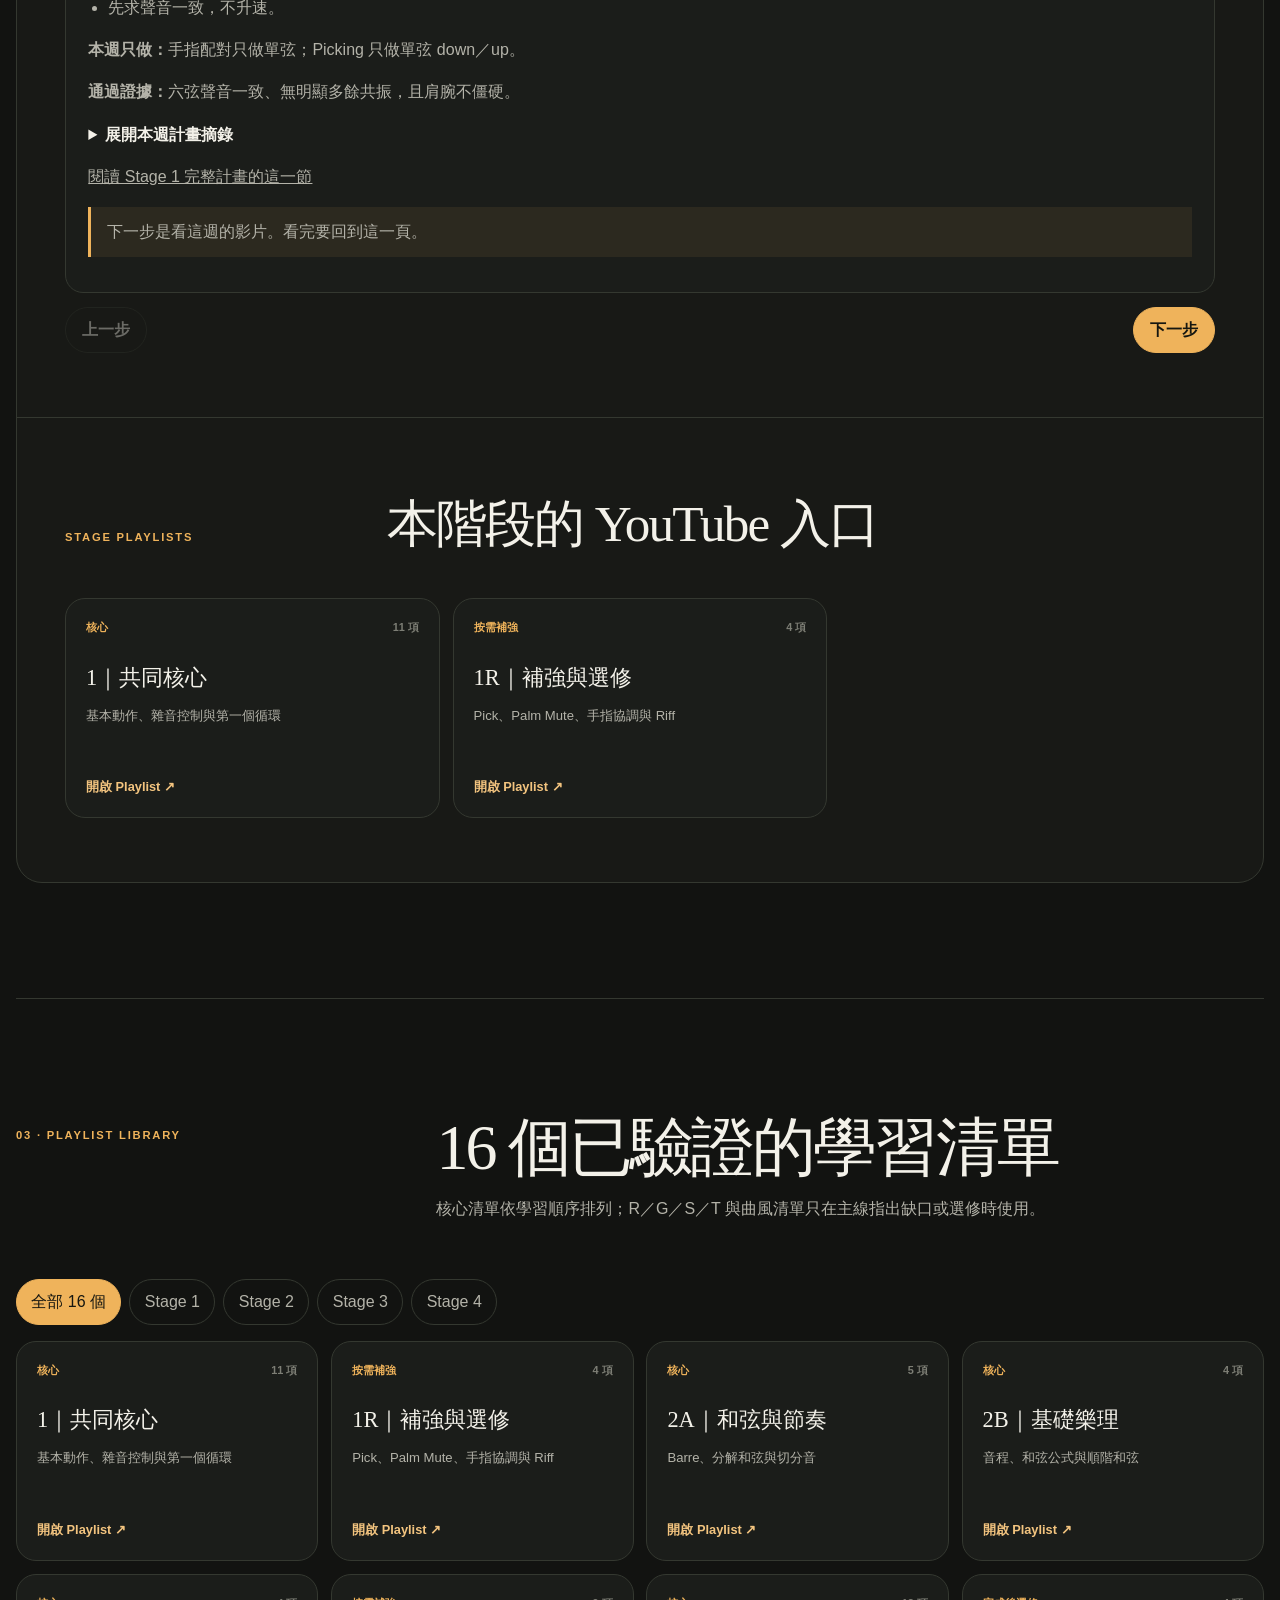
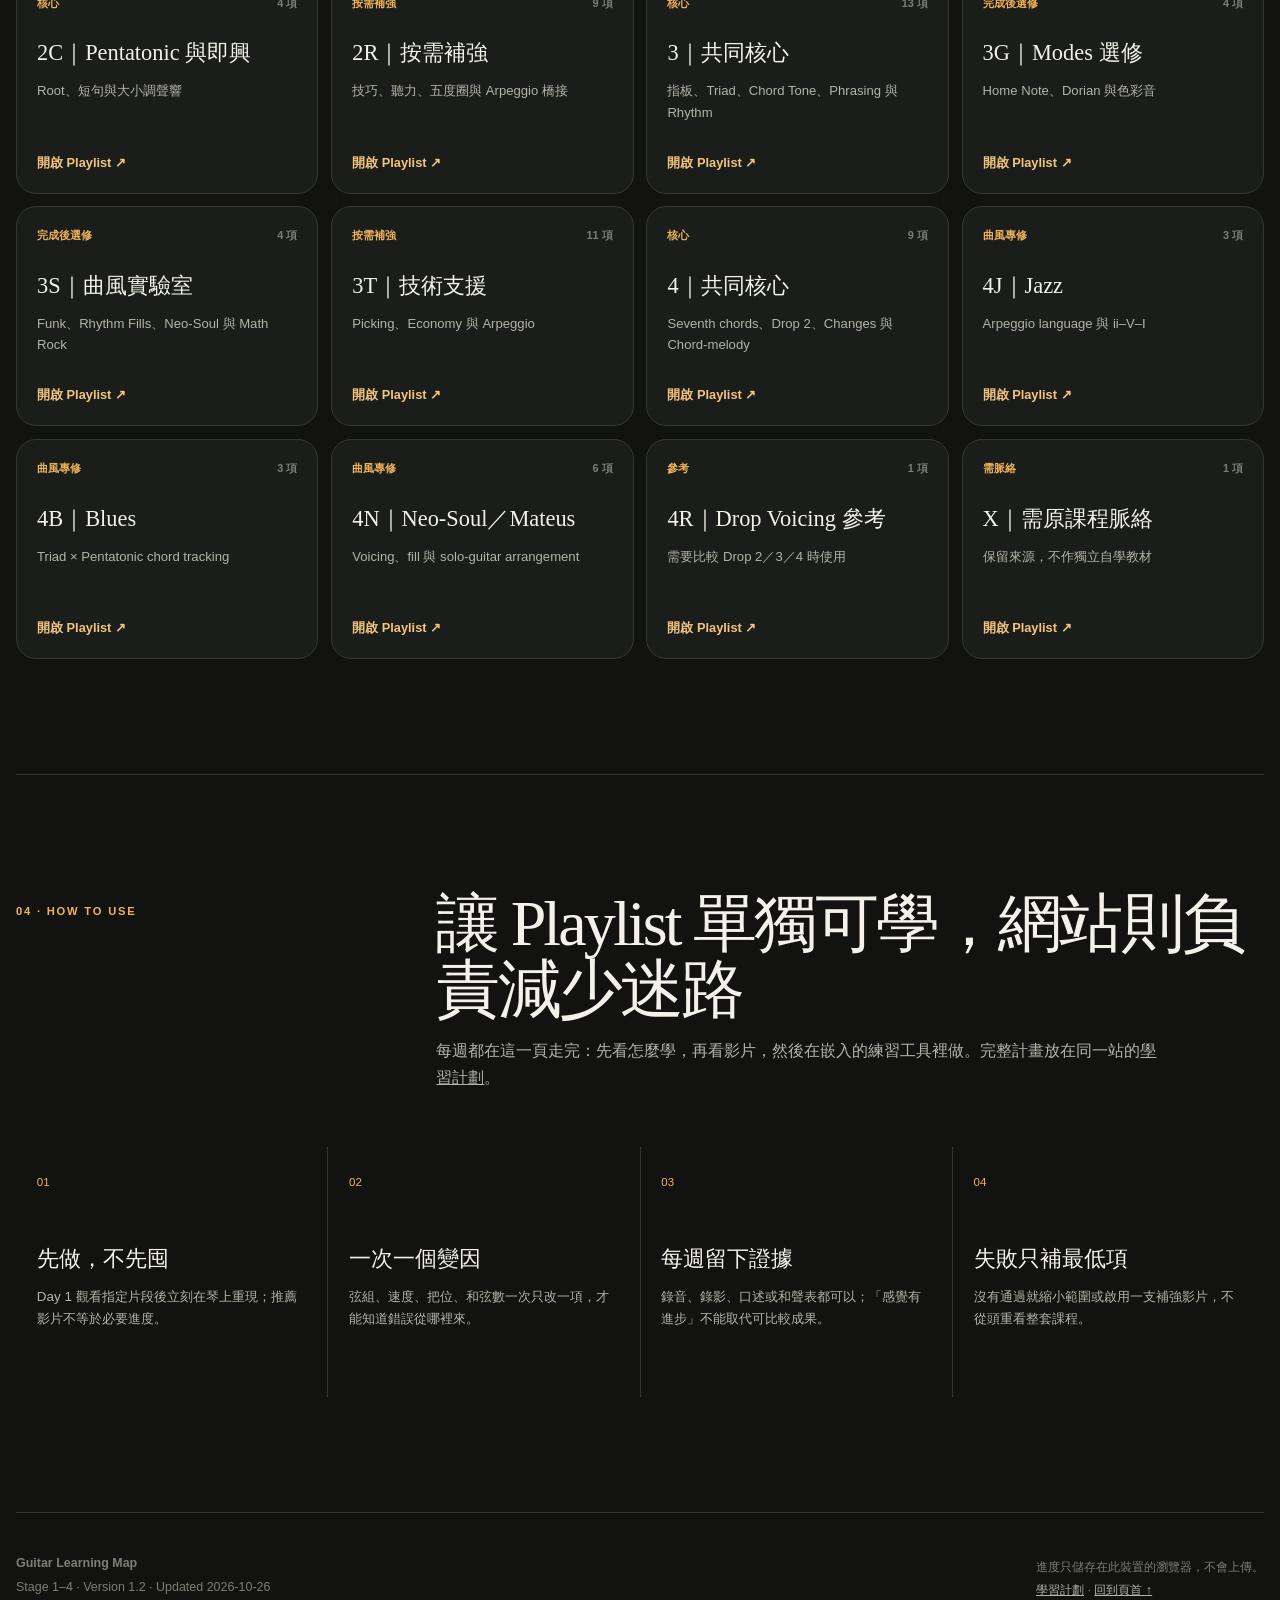
==== commit 64f934c5: "Add a single-page weekly path and the learning-plan pages. Each week now stays on the map: study not" ====
--- a/index.html
+++ b/index.html
@@ -14,6 +14,7 @@
     <title>Guitar Learning Map｜Stage 1–4</title>
     <link rel="stylesheet" href="./styles.css" />
     <script src="./data/curriculum.js" defer></script>
+    <script src="./data/guided-flow.js" defer></script>
     <script src="./app.js" defer></script>
   </head>
   <body>
@@ -28,11 +29,12 @@
         <a href="#roadmap">學習路線</a>
         <a href="#curriculum">每週課程</a>
         <a href="#library">Playlist</a>
+        <a href="./plan/index.html">學習計劃</a>
       </nav>
-      <div class="header-progress" aria-label="目前階段進度">
+      <a class="header-progress" id="resume-link" href="#curriculum" aria-label="繼續上次的每週流程">
         <span id="header-progress-label">0 / 4</span>
         <span class="mini-meter"><span id="header-progress-bar"></span></span>
-      </div>
+      </a>
     </header>
 
     <main id="main">
@@ -46,6 +48,7 @@
           <div class="hero-actions">
             <a class="button button-primary" id="continue-link" href="#curriculum">開始我的下一週</a>
             <a class="button button-quiet" href="#placement">先判斷從哪開始</a>
+            <a class="button button-quiet" href="./plan/index.html">看學習計劃</a>
           </div>
           <p class="privacy-note">16 個播放清單目前皆為私人；請用擁有 Emil Wu YouTube 頻道的帳號開啟。</p>
         </div>
@@ -91,8 +94,8 @@
       <section class="section curriculum-section" id="curriculum">
         <div class="section-heading compact">
           <p class="section-number">02 · CURRICULUM</p>
-          <h2>一次只打開一個 Stage</h2>
-          <p>週次是練習負荷，不是硬性日曆。週末證據未通過，就重複該週並縮小範圍。</p>
+          <h2>一次走完這一週</h2>
+          <p>學習方式、影片、練習在同一頁依序進行。週次是練習負荷，不是硬性日曆；階段出口在每週走完之後。</p>
         </div>
         <div class="stage-tabs" id="stage-tabs" role="tablist" aria-label="選擇課程階段"></div>
         <article class="stage-workspace" id="stage-workspace" aria-live="polite">
@@ -112,18 +115,15 @@
             <div class="routine-track" id="routine-track"></div>
           </section>
 
-          <section class="workspace-block">
+          <section class="workspace-block" id="week-studio">
             <div class="block-heading with-action">
-              <div><span>WEEKLY PATH</span><h3>每週唯一主目標</h3></div>
+              <div><span>WEEKLY PATH</span><h3 id="week-studio-title">這一週的三步</h3></div>
               <button class="text-button" id="reset-stage" type="button">重設本階段進度</button>
             </div>
-            <div class="weeks-grid" id="weeks-grid"></div>
-          </section>
-
-          <section class="workspace-block">
-            <div class="block-heading"><span>CAPABILITY GATES</span><h3>不是看完，是做得到</h3></div>
-            <ol class="gate-list" id="gate-list"></ol>
-            <p class="optional-note" id="optional-note"></p>
+            <div class="week-rail" id="week-rail" aria-label="選擇週次"></div>
+            <div class="step-indicator" id="step-indicator" role="tablist" aria-label="本週步驟"></div>
+            <div class="step-panel" id="step-panel" role="tabpanel"></div>
+            <div class="step-move" id="step-move" aria-label="步驟移動"></div>
           </section>
 
           <section class="workspace-block">
@@ -148,7 +148,7 @@
         <div class="section-heading">
           <p class="section-number">04 · HOW TO USE</p>
           <h2>讓 Playlist 單獨可學，網站則負責減少迷路</h2>
-          <p>網站不取代 YouTube；它只補上「為什麼現在看這支、練完要證明什麼、卡住要回哪裡」。</p>
+          <p>每週都在這一頁走完：先看怎麼學，再看影片，然後在嵌入的練習工具裡做。完整計畫放在同一站的<a href="./plan/index.html">學習計劃</a>。</p>
         </div>
         <div class="method-grid">
           <article><span>01</span><h3>先做，不先囤</h3><p>Day 1 觀看指定片段後立刻在琴上重現；推薦影片不等於必要進度。</p></article>
@@ -160,8 +160,8 @@
     </main>
 
     <footer class="site-footer">
-      <div><strong>Guitar Learning Map</strong><p>Stage 1–4 · Version 1.0 · Updated 2026-07-14</p></div>
-      <div><p>進度只儲存在此裝置的瀏覽器，不會上傳。</p><a href="#top">回到頁首 ↑</a></div>
+      <div><strong>Guitar Learning Map</strong><p>Stage 1–4 · Version 1.2 · Updated 2026-10-26</p></div>
+      <div><p>進度只儲存在此裝置的瀏覽器，不會上傳。</p><a href="./plan/index.html">學習計劃</a> · <a href="#top">回到頁首 ↑</a></div>
     </footer>
   </body>
 </html>
--- a/styles.css
+++ b/styles.css
@@ -71,7 +71,8 @@
 .primary-nav { display: flex; gap: 1.35rem; }
 .primary-nav a { color: var(--muted); text-decoration: none; font-size: 0.82rem; font-weight: 700; }
 .primary-nav a:hover { color: var(--ink); }
-.header-progress { justify-self: end; display: flex; align-items: center; gap: 0.65rem; color: var(--muted); font-size: 0.75rem; font-variant-numeric: tabular-nums; }
+.header-progress { justify-self: end; display: flex; align-items: center; gap: 0.65rem; color: var(--muted); font-size: 0.75rem; font-variant-numeric: tabular-nums; text-decoration: none; }
+.primary-nav a[aria-current="page"] { color: var(--ink); }
 .mini-meter { width: 76px; height: 4px; overflow: hidden; border-radius: 99px; background: var(--line); }
 .mini-meter span { display: block; width: 0; height: 100%; background: var(--active-stage); transition: width 250ms ease; }
 
@@ -129,7 +130,9 @@
 .placement-result button { margin-top: 1.5rem; padding: 0.65rem 0.9rem; border: 1px solid rgba(0,0,0,0.3); border-radius: 999px; background: rgba(255,255,255,0.18); color: inherit; font-weight: 800; cursor: pointer; }
 
 .roadmap-grid { display: grid; grid-template-columns: repeat(4, 1fr); gap: 1rem; }
-.roadmap-card { position: relative; min-height: 310px; display: flex; flex-direction: column; align-items: flex-start; padding: 1.35rem; border: 1px solid var(--line); border-radius: var(--radius); background: linear-gradient(145deg, var(--panel), transparent); text-align: left; cursor: pointer; }
+.roadmap-card { position: relative; min-height: 310px; display: flex; flex-direction: column; align-items: flex-start; padding: 1.35rem; border: 1px solid var(--line); border-radius: var(--radius); background: linear-gradient(145deg, var(--panel), transparent); text-align: left; }
+.roadmap-main { display: flex; flex: 1; flex-direction: column; align-items: flex-start; width: 100%; padding: 0; border: 0; background: transparent; color: inherit; text-align: left; cursor: pointer; }
+.roadmap-plan { position: relative; z-index: 3; margin-top: 0.85rem; color: var(--stage-color); font-size: 0.75rem; font-weight: 800; text-decoration: none; }
 .roadmap-card:hover { border-color: var(--stage-color); transform: translateY(-2px); }
 .roadmap-number { display: grid; place-items: center; width: 48px; height: 48px; border: 1px solid var(--stage-color); border-radius: 50%; color: var(--stage-color); font-family: var(--display); }
 .roadmap-copy { display: grid; gap: 0.5rem; margin-top: auto; }
@@ -226,9 +229,16 @@
 .site-footer p { margin: 0.2rem 0; }
 .site-footer a { color: var(--muted); }
 
+@media (max-width: 1180px) {
+  html { scroll-padding-top: 120px; }
+  .site-header { grid-template-columns: 1fr auto; row-gap: 0.35rem; }
+  .brand { grid-column: 1; grid-row: 1; }
+  .header-progress { grid-column: 2; grid-row: 1; }
+  .primary-nav { grid-column: 1 / -1; grid-row: 2; overflow-x: auto; gap: 1rem; padding-bottom: 0.15rem; }
+  .primary-nav a { white-space: nowrap; }
+}
 @media (max-width: 1050px) {
   .site-header { grid-template-columns: 1fr auto; }
-  .primary-nav { display: none; }
   .roadmap-grid { grid-template-columns: repeat(2, 1fr); }
   .roadmap-card > i { display: none; }
   .library-grid { grid-template-columns: repeat(3, 1fr); }
@@ -236,8 +246,8 @@
 }
 
 @media (max-width: 760px) {
-  html { scroll-padding-top: 68px; }
-  .site-header { min-height: 62px; }
+  html { scroll-padding-top: 124px; }
+  .site-header { min-height: 0; }
   .brand > span:last-child, .mini-meter { display: none; }
   .hero { min-height: auto; grid-template-columns: 1fr; gap: 3rem; padding-top: 5rem; }
   .hero h1 { font-size: clamp(3rem, 15vw, 5rem); }
@@ -258,7 +268,7 @@
 }
 
 @media (max-width: 480px) {
-  .hero, .section, .site-footer { width: min(calc(100% - 1.2rem), var(--max)); }
+  .hero, .section, .site-footer, .plan-hero, .plan-layout { width: min(calc(100% - 1.2rem), var(--max)); }
   .hero-actions .button { width: 100%; }
   .route-glyph { gap: 0.35rem; }
   .route-glyph span { width: 36px; }
@@ -271,6 +281,73 @@
   .site-footer { flex-direction: column; }
 }
 
+.week-rail { display: flex; gap: 0.45rem; overflow-x: auto; margin-bottom: 0.9rem; padding-bottom: 0.35rem; }
+.week-pill { flex: 0 0 auto; width: 8.5rem; padding: 0.55rem 0.7rem; border: 1px solid var(--line); border-radius: 12px; background: transparent; color: var(--muted); text-align: left; cursor: pointer; }
+.week-pill b { display: block; color: var(--ink); font-family: var(--display); font-size: 1.15rem; font-weight: 500; }
+.week-pill span { display: block; overflow: hidden; font-size: 0.72rem; text-overflow: ellipsis; white-space: nowrap; }
+.week-pill[aria-current="true"] { border-color: var(--active-stage); background: color-mix(in srgb, var(--active-stage) 14%, transparent); color: var(--ink); }
+.week-pill.is-done b { color: var(--green); }
+.step-indicator { display: grid; grid-template-columns: repeat(4, minmax(0, 1fr)); gap: 0.45rem; margin-bottom: 0.9rem; }
+.step-tab { min-height: 58px; padding: 0.45rem 0.35rem; border: 1px solid var(--line); border-radius: 12px; background: transparent; color: var(--muted); font-weight: 800; cursor: pointer; }
+.step-tab small { display: block; margin-bottom: 0.15rem; font-size: 0.68rem; letter-spacing: 0.08em; }
+.step-tab[aria-selected="true"] { border-color: var(--active-stage); background: var(--active-stage); color: #151610; }
+.step-tab.is-seen:not([aria-selected="true"]) { box-shadow: inset 0 -3px 0 var(--green); }
+.step-panel { padding: clamp(1rem, 2vw, 1.4rem); border: 1px solid var(--line); border-radius: 18px; background: var(--panel); }
+.step-kicker { margin: 0; color: var(--active-stage); font-size: 0.72rem; font-weight: 850; letter-spacing: 0.14em; }
+.step-panel h3 { margin: 0.35rem 0 0.8rem; font-family: var(--display); font-size: clamp(1.7rem, 3vw, 2.4rem); font-weight: 500; letter-spacing: -0.03em; }
+.step-panel p { color: var(--muted); }
+.step-panel ul { margin: 0.4rem 0 1rem; padding-left: 1.2rem; color: var(--muted); }
+.step-move { display: flex; justify-content: space-between; gap: 0.7rem; margin-top: 0.85rem; }
+.step-move button { min-height: 46px; padding: 0.55rem 1rem; border: 1px solid var(--line); border-radius: 999px; background: transparent; font-weight: 800; cursor: pointer; }
+.step-move button:disabled { opacity: 0.38; cursor: default; }
+.step-move .is-next { border-color: var(--active-stage); background: var(--active-stage); color: #151610; }
+.video-frame, .tool-frame { width: 100%; border: 0; border-radius: 14px; background: #111; }
+.video-frame { aspect-ratio: 16 / 9; min-height: 180px; }
+.tool-frame { height: min(78vh, 820px); min-height: 520px; background: #1b1d1a; }
+.tool-switch { display: flex; flex-wrap: wrap; gap: 0.4rem; margin: 0.8rem 0; }
+.tool-switch button { min-height: 36px; padding: 0.35rem 0.7rem; border: 1px solid var(--line); border-radius: 999px; background: transparent; color: var(--muted); cursor: pointer; }
+.tool-switch button[aria-pressed="true"] { border-color: var(--active-stage); color: var(--ink); }
+.reading { margin: 1rem 0; }
+.reading summary { cursor: pointer; font-weight: 800; }
+.callout, .origin-note, .embed-note { margin: 0.8rem 0; padding: 0.75rem 1rem; border-left: 3px solid var(--active-stage); background: color-mix(in srgb, var(--active-stage) 8%, transparent); color: var(--muted); }
+.gate-checks { display: grid; gap: 0.55rem; margin: 1rem 0; }
+.step-actions { display: flex; flex-wrap: wrap; gap: 0.6rem; align-items: center; margin-top: 1rem; }
+.step-actions a, .step-actions button { min-height: 40px; padding: 0.4rem 0.8rem; border: 1px solid var(--line); border-radius: 999px; background: transparent; color: inherit; font-size: 0.82rem; font-weight: 800; text-decoration: none; cursor: pointer; }
+.step-actions button[aria-pressed="true"] { border-color: var(--green); background: var(--green); color: #151a13; }
+.plan-hero, .plan-layout { width: min(calc(100% - 2rem), var(--max)); margin-inline: auto; }
+.plan-hero { padding: clamp(2.2rem, 6vw, 4.5rem) 0 0.5rem; }
+.plan-hero h1 { max-width: 16ch; margin: 0.35rem 0 0.8rem; font-family: var(--display); font-size: clamp(2.7rem, 6vw, 5.2rem); font-weight: 500; line-height: 1.02; letter-spacing: -0.045em; }
+.plan-hero > p:not(.eyebrow) { max-width: 68ch; color: var(--muted); }
+.plan-layout { display: grid; grid-template-columns: minmax(180px, 230px) minmax(0, 1fr); gap: 1.5rem 2rem; align-items: start; padding-bottom: 4rem; }
+.plan-toc { position: sticky; top: 108px; max-height: calc(100vh - 130px); overflow: auto; }
+.plan-toc > p { margin: 0 0 0.6rem; color: var(--active-stage); font-size: 0.7rem; font-weight: 850; letter-spacing: 0.14em; text-transform: uppercase; }
+.plan-toc ol { margin: 0; padding: 0; list-style: none; }
+.plan-toc a { display: block; padding: 0.28rem 0; color: var(--muted); font-size: 0.82rem; text-decoration: none; }
+.plan-toc a:hover { color: var(--ink); }
+.plan-toc .toc-l3 a { padding-left: 0.75rem; font-size: 0.75rem; }
+.prose h2, .prose h3, .prose h4 { font-family: var(--display); font-weight: 500; letter-spacing: -0.03em; }
+.prose h2 { margin: 2.2rem 0 0.7rem; font-size: clamp(1.8rem, 3vw, 2.5rem); }
+.prose h3 { margin: 1.5rem 0 0.45rem; font-size: 1.45rem; }
+.prose h4 { margin: 1.1rem 0 0.35rem; font-size: 1.05rem; }
+.prose p, .prose li { color: var(--muted); }
+.prose strong, .prose th { color: var(--ink); }
+.prose a { color: color-mix(in srgb, var(--active-stage) 82%, white); }
+.prose code { font-size: 0.86em; }
+.prose pre, .prose blockquote { margin: 1rem 0; padding: 0.9rem 1rem; border-radius: 12px; background: var(--panel); }
+.prose blockquote { border-left: 3px solid var(--active-stage); }
+.prose hr { border: 0; border-top: 1px solid var(--line); margin: 2rem 0; }
+.table-scroll { overflow-x: auto; margin: 1rem 0 1.4rem; }
+.prose table { width: 100%; border-collapse: collapse; font-size: 0.84rem; }
+.prose th, .prose td { padding: 0.55rem 0.45rem; border-bottom: 1px solid var(--line); vertical-align: top; text-align: left; }
+.prose :is(h2, h3, h4) { scroll-margin-top: 110px; }
+
+@media (max-width: 860px) {
+  .plan-layout { grid-template-columns: 1fr; }
+  .plan-toc { position: static; max-height: none; }
+  .step-indicator { grid-template-columns: 1fr 1fr; }
+  .tool-frame { height: 78vh; min-height: 420px; }
+}
+
 @media (prefers-reduced-motion: reduce) {
   html { scroll-behavior: auto; }
   *, *::before, *::after { transition-duration: 0.01ms !important; }
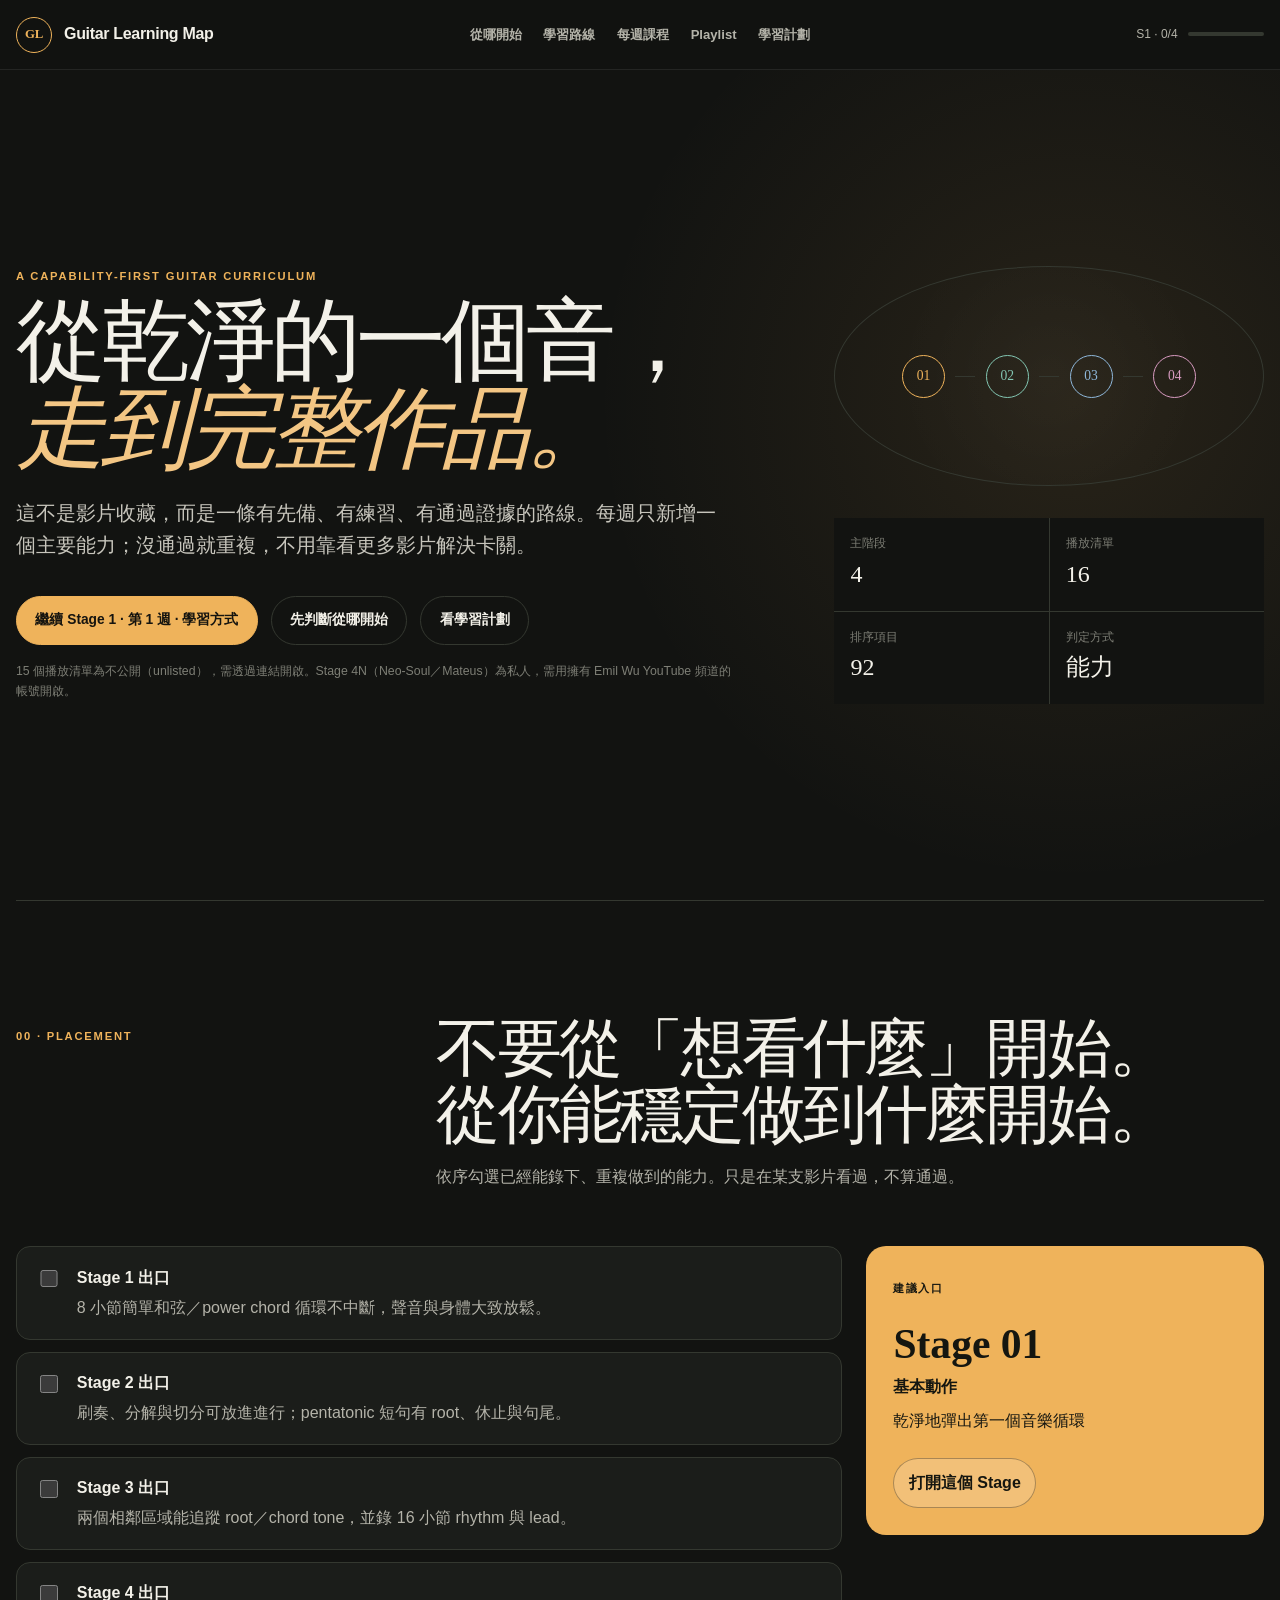
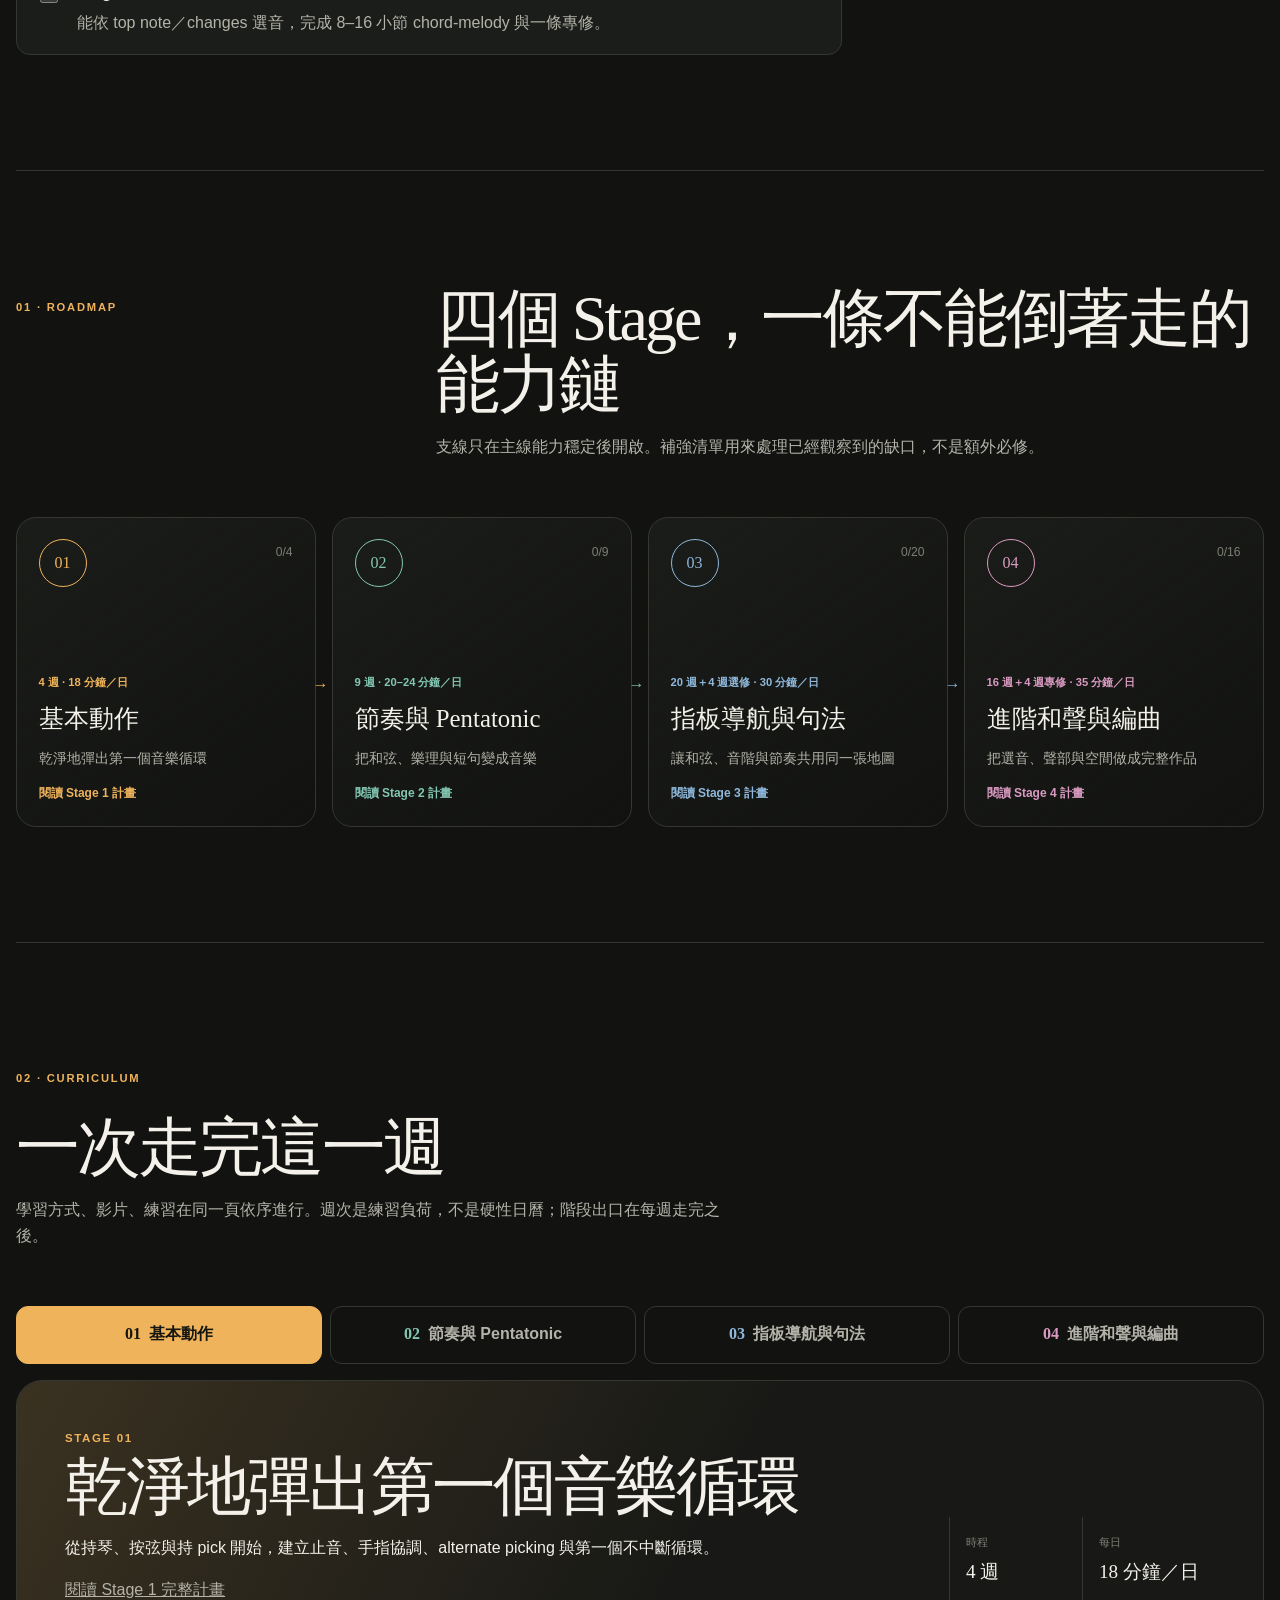
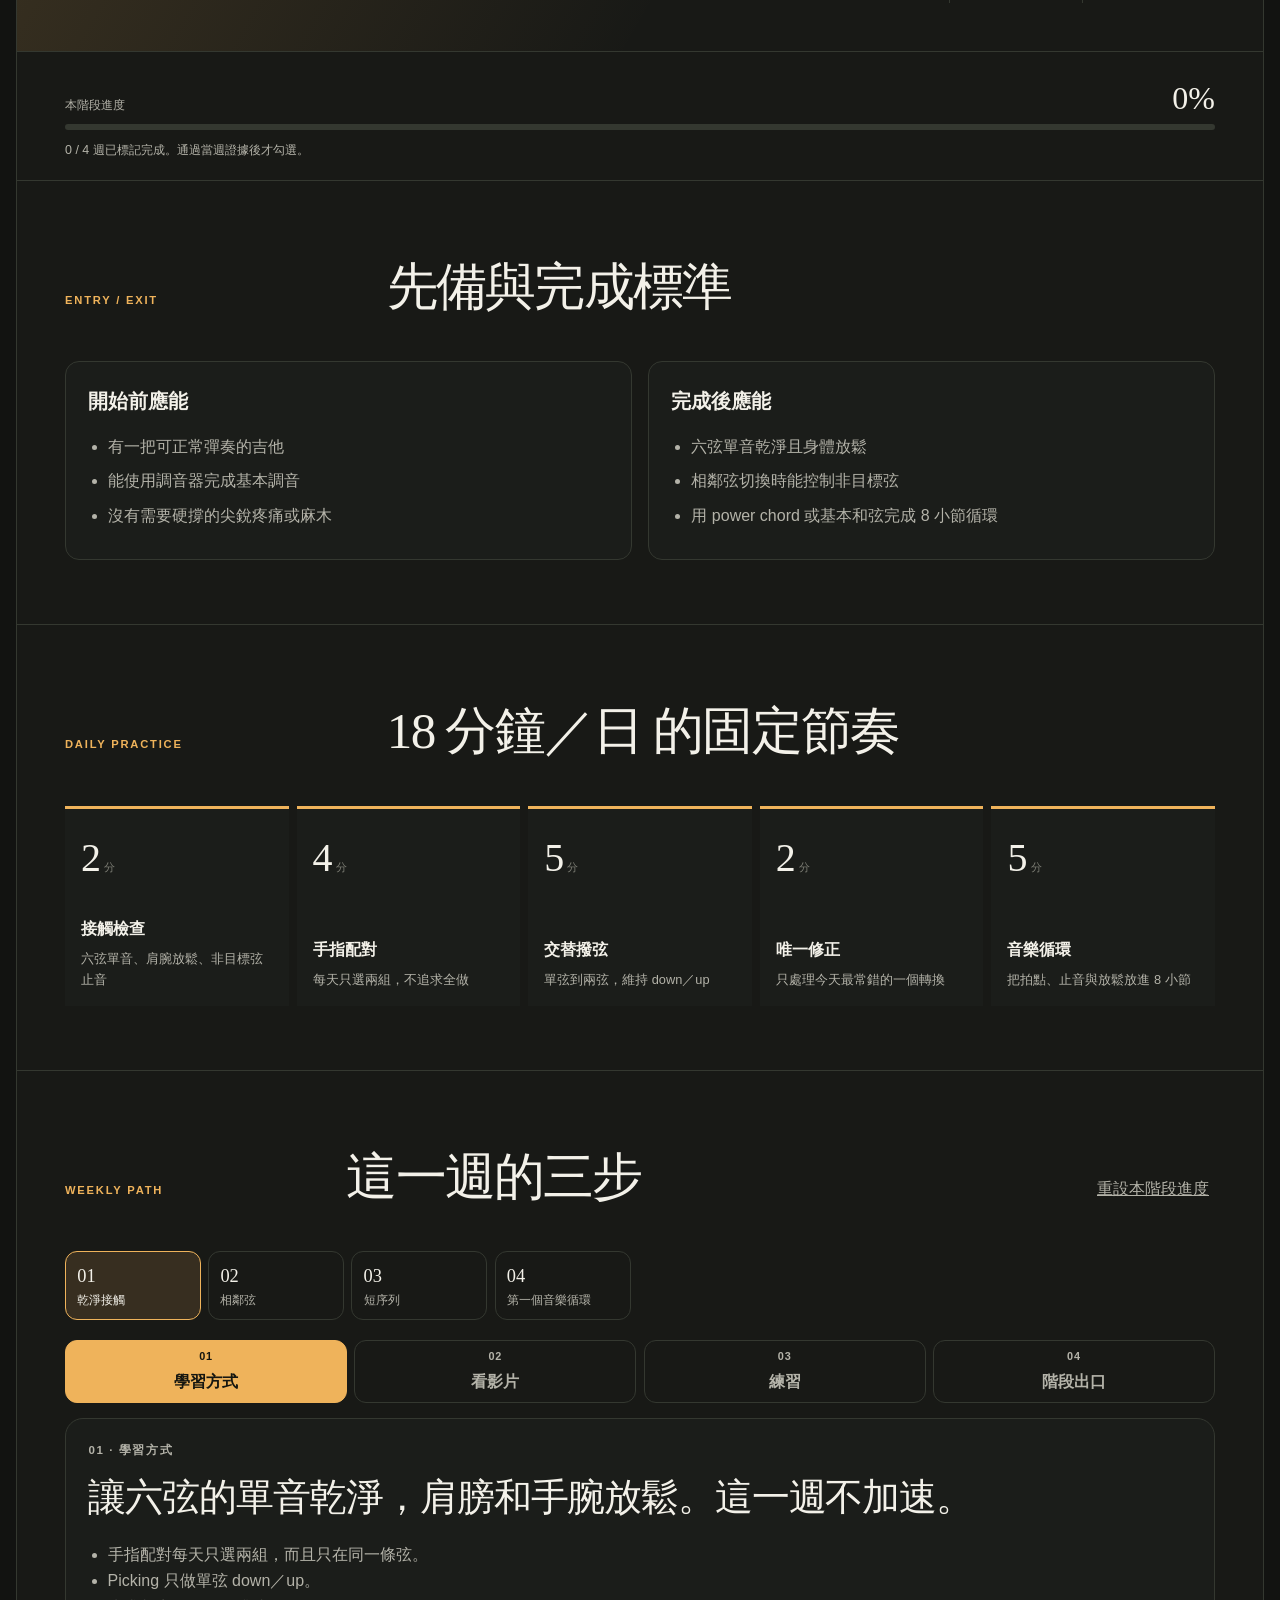
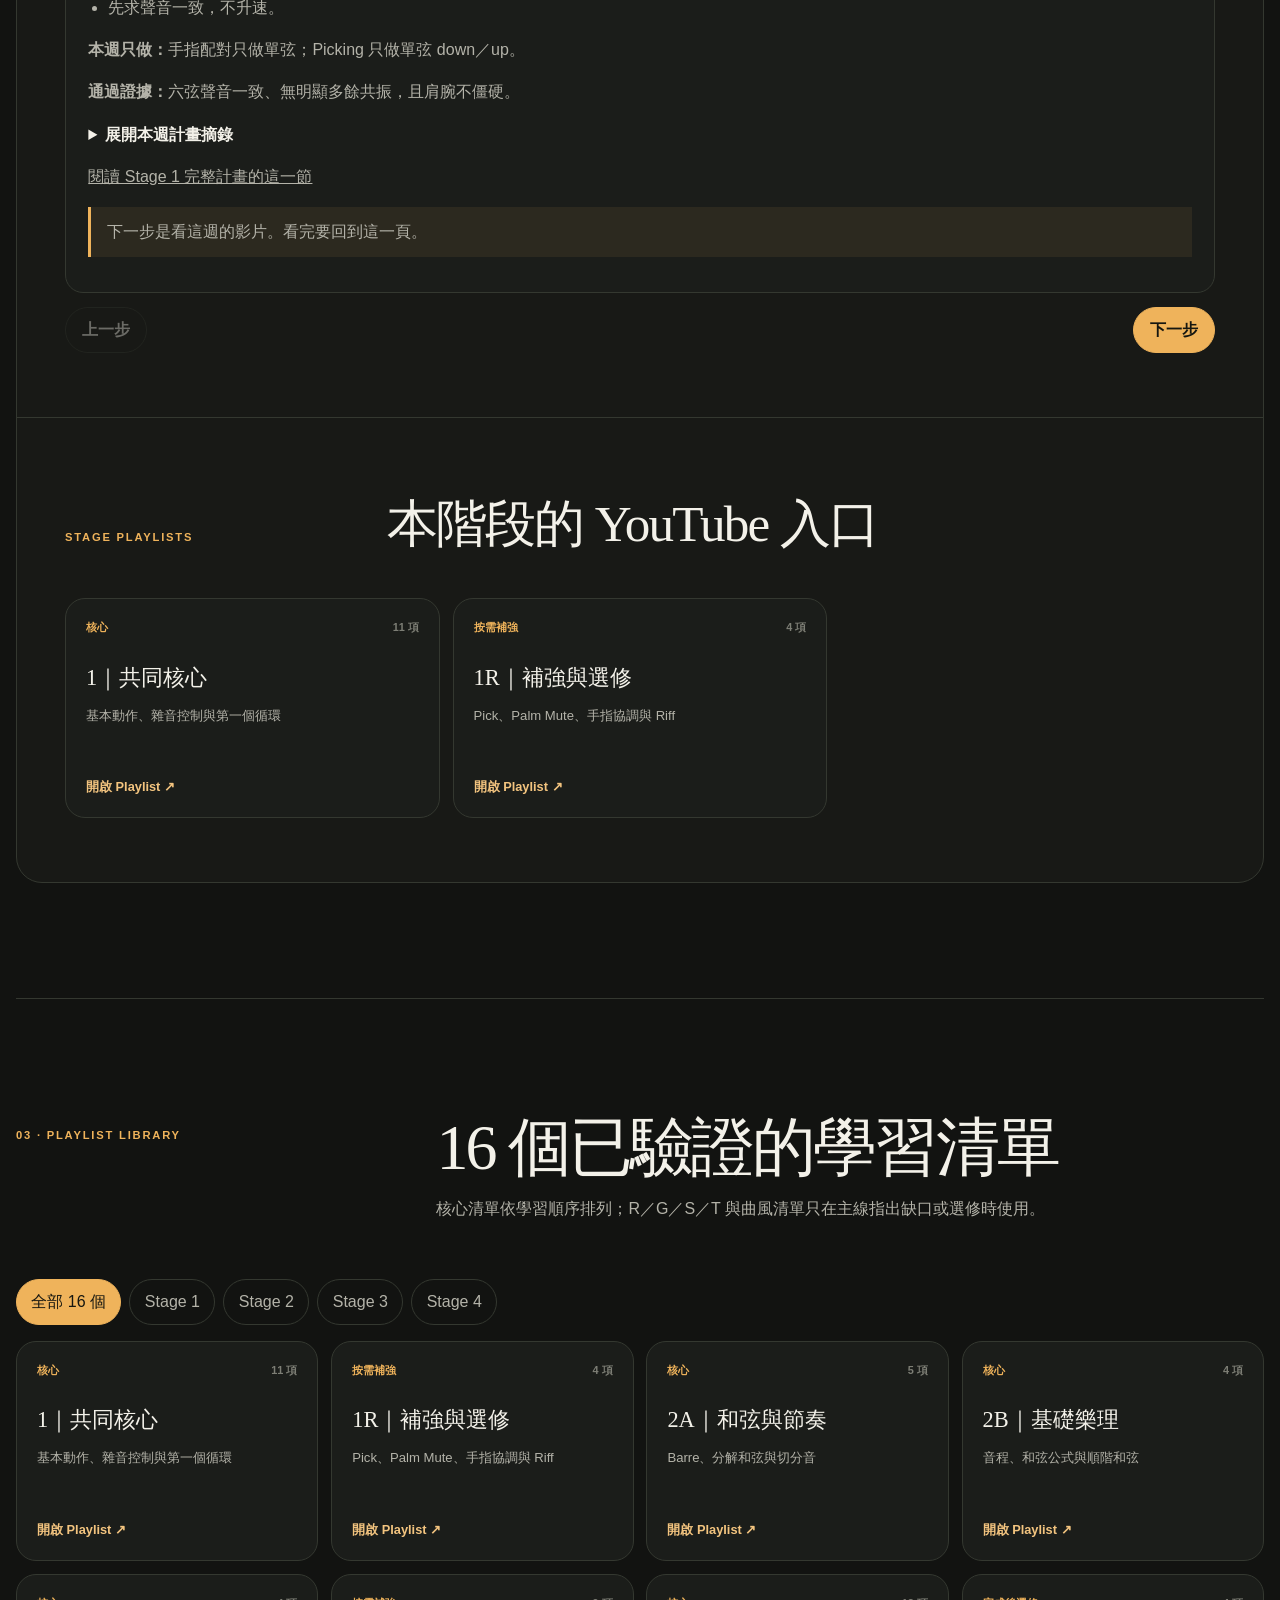
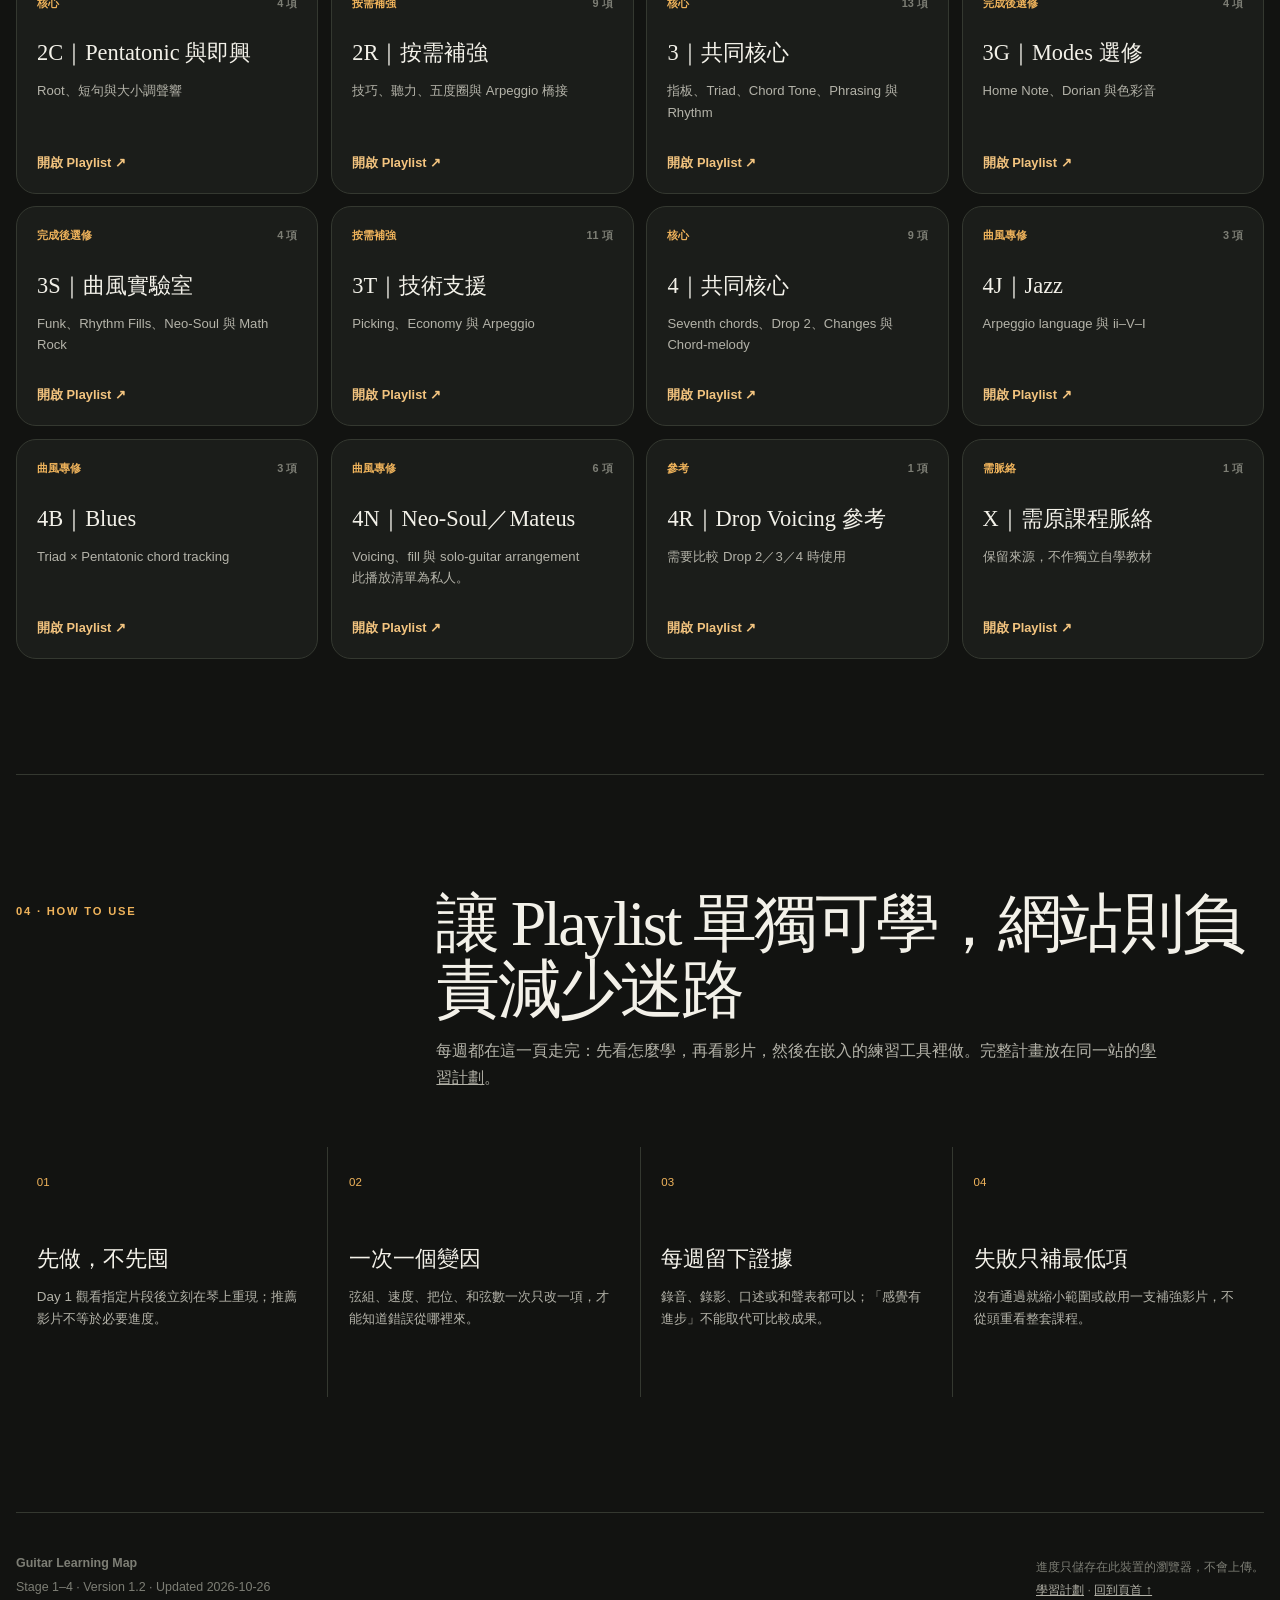
==== commit db6b47a6: "Say the playlists are unlisted, and mark only Stage 4N as private. Fifteen lists open by link. The N" ====
--- a/index.html
+++ b/index.html
@@ -3,7 +3,7 @@
   Guitar Learning Map
   Version: 1.0.0
   Updated: 2026-07-14
-  Summary: Stage 1–4 learning map backed by 16 verified private YouTube playlists.
+  Summary: Stage 1–4 learning map backed by 16 verified YouTube playlists: 15 unlisted, Stage 4N private.
 -->
 <html lang="zh-Hant">
   <head>
@@ -50,7 +50,7 @@
             <a class="button button-quiet" href="#placement">先判斷從哪開始</a>
             <a class="button button-quiet" href="./plan/index.html">看學習計劃</a>
           </div>
-          <p class="privacy-note">16 個播放清單目前皆為私人；請用擁有 Emil Wu YouTube 頻道的帳號開啟。</p>
+          <p class="privacy-note">15 個播放清單為不公開（unlisted），需透過連結開啟。Stage 4N（Neo-Soul／Mateus）為私人，需用擁有 Emil Wu YouTube 頻道的帳號開啟。</p>
         </div>
         <aside class="hero-panel" aria-label="課程摘要">
           <div class="route-glyph" aria-hidden="true">
